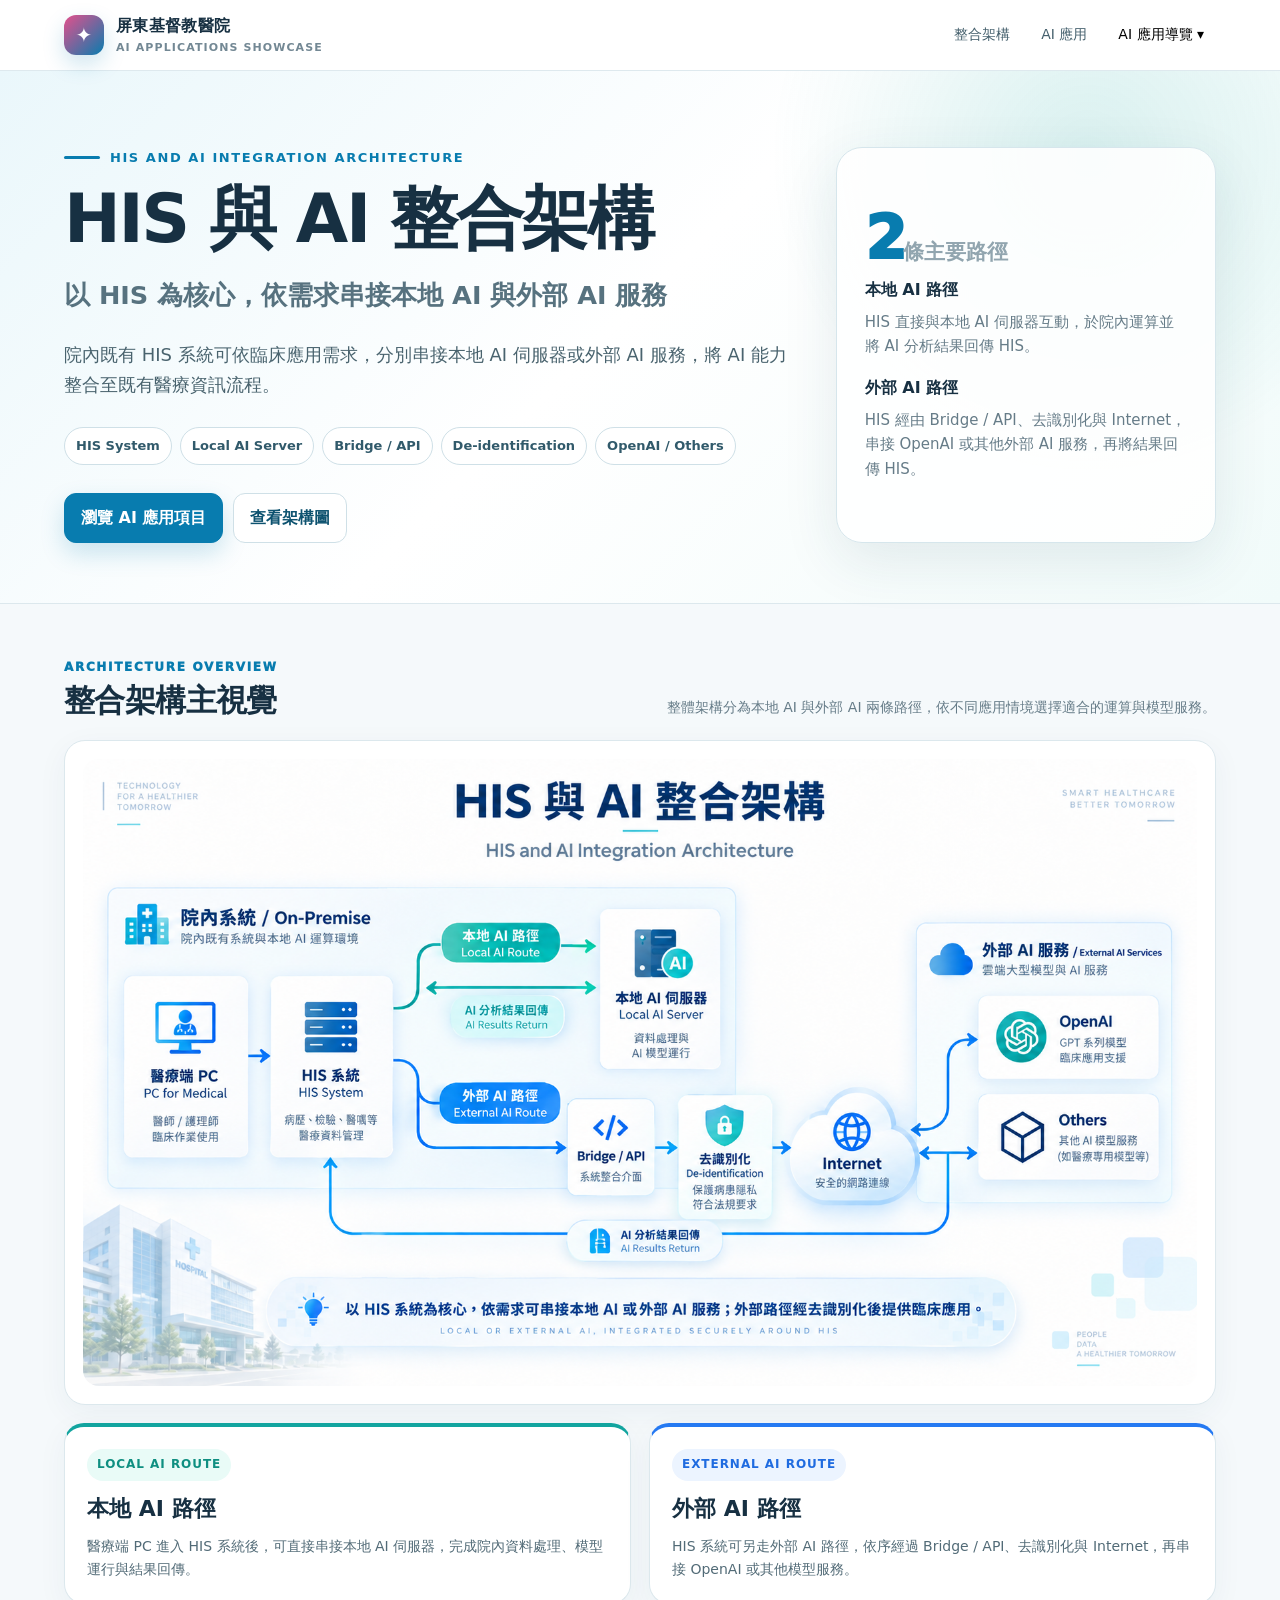
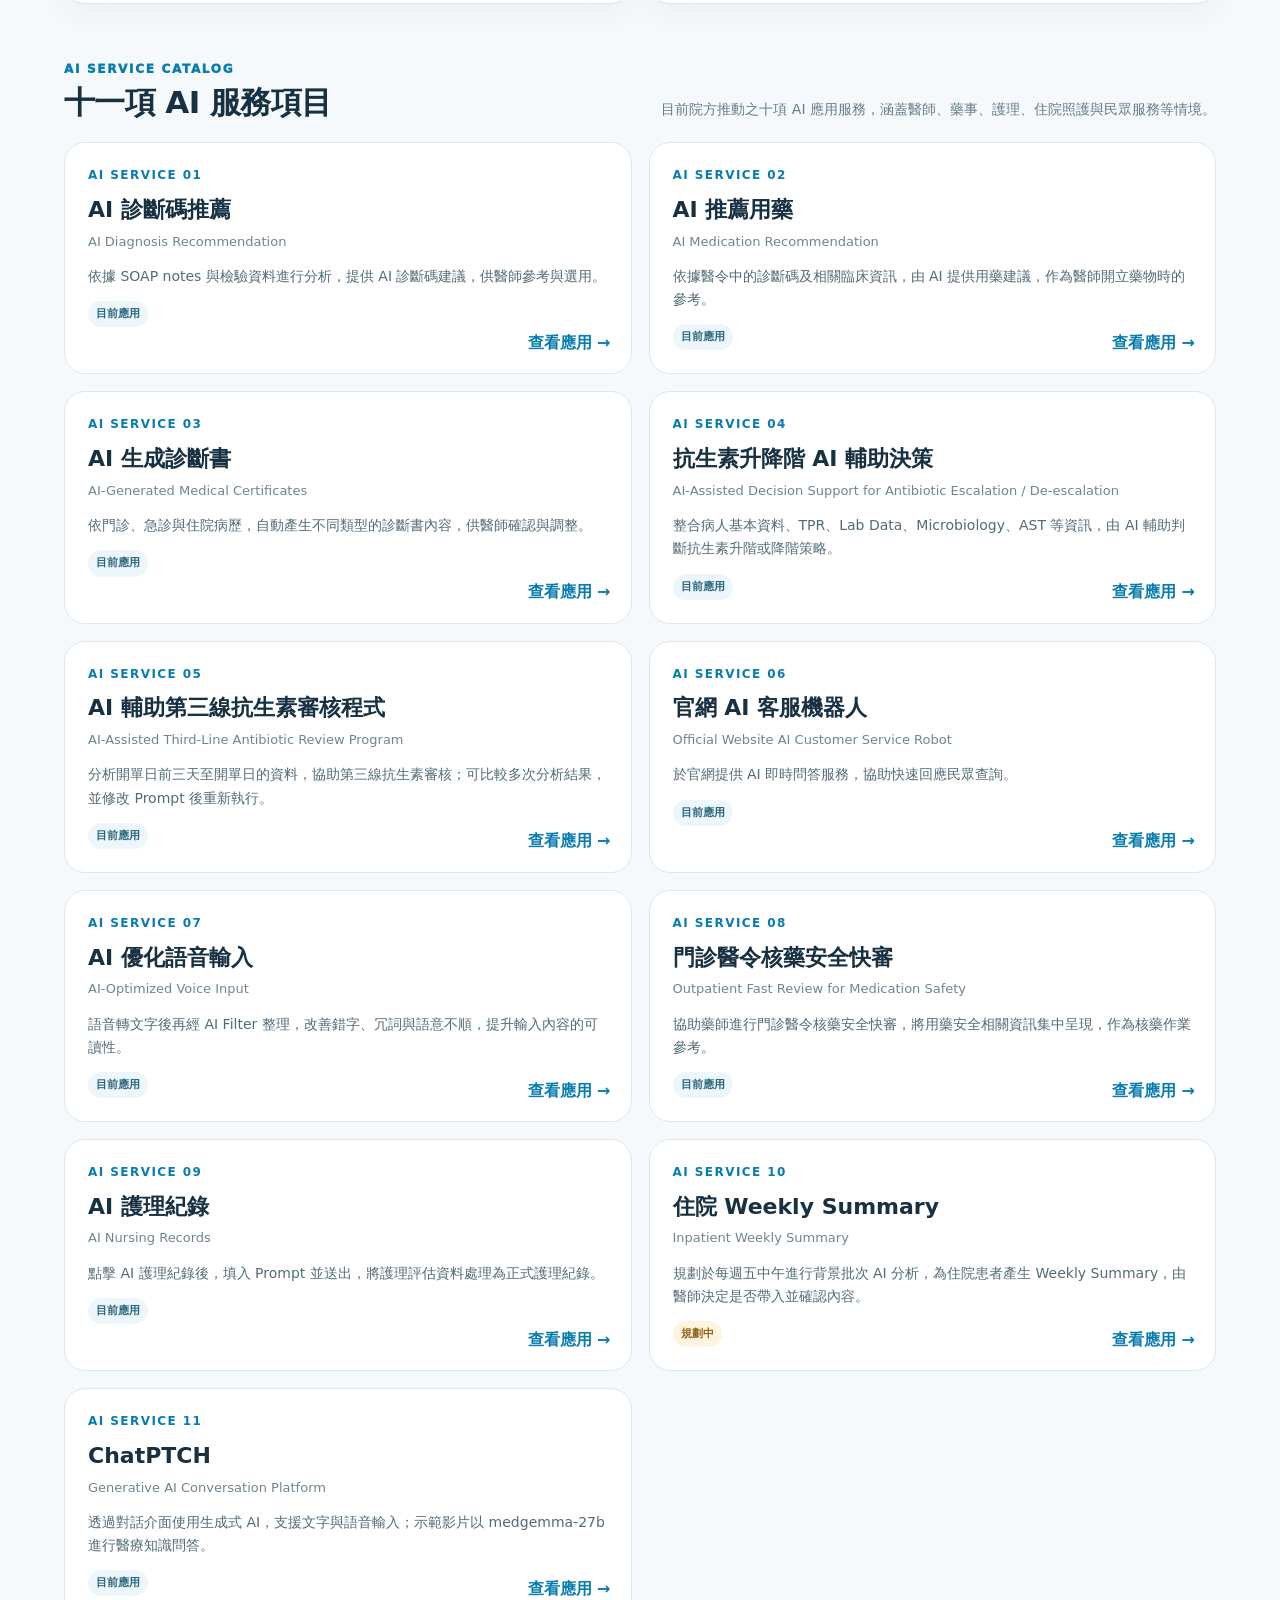
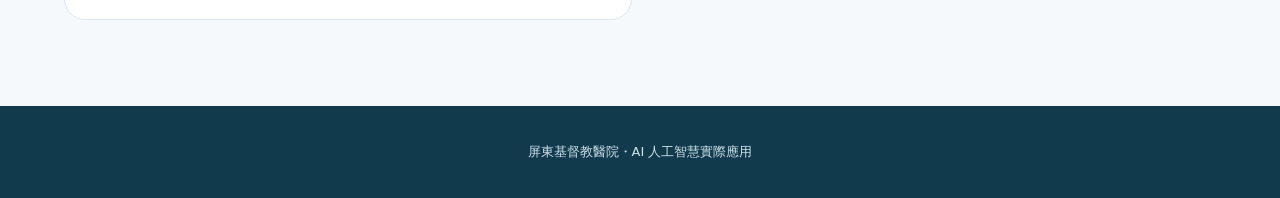
==== index.html @ 194a7a87 "Add files via upload" ====
<!doctype html>
<html lang="zh-Hant">
<head>
  <meta charset="utf-8">
  <meta name="viewport" content="width=device-width,initial-scale=1">
  <title>AI 人工智慧在屏東基督教醫院的實際應用</title>
  <link rel="stylesheet" href="assets/styles.css">
</head>
<body>
<header class="topbar">
  <nav class="nav">
    <a class="brand" href="index.html"><span class="brandmark">✦</span><span>屏東基督教醫院<small>AI APPLICATIONS SHOWCASE</small></span></a>
    <div class="navlinks">
      <a href="#architecture">整合架構</a>
      <a href="#services">AI 應用</a>
      <button id="openDrawer">AI 應用導覽 ▾</button>
    </div>
  </nav>
</header>

<section id="architecture" class="hero architecture-hero">
  <div class="hero-inner architecture-layout">
    <div>
      <div class="kicker">HIS and AI Integration Architecture</div>
      <h1>HIS 與 AI 整合架構</h1>
      <div class="en">以 HIS 為核心，依需求串接本地 AI 與外部 AI 服務</div>
      <p class="lead">院內既有 HIS 系統可依臨床應用需求，分別串接本地 AI 伺服器或外部 AI 服務，將 AI 能力整合至既有醫療資訊流程。</p>
      <div class="badges">
        <span class="badge">HIS System</span>
        <span class="badge">Local AI Server</span>
        <span class="badge">Bridge / API</span>
        <span class="badge">De-identification</span>
        <span class="badge">OpenAI / Others</span>
      </div>
      <div class="cta-row">
        <a class="btn primary" href="#services">瀏覽 AI 應用項目</a>
        <a class="btn" href="#architecture-diagram">查看架構圖</a>
      </div>
    </div>
    <div class="hero-card architecture-points">
      <div class="num">2<span>條主要路徑</span></div>
      <strong>本地 AI 路徑</strong>
      <p>HIS 直接與本地 AI 伺服器互動，於院內運算並將 AI 分析結果回傳 HIS。</p>
      <strong style="display:block;margin-top:16px">外部 AI 路徑</strong>
      <p>HIS 經由 Bridge / API、去識別化與 Internet，串接 OpenAI 或其他外部 AI 服務，再將結果回傳 HIS。</p>
    </div>
  </div>
</section>

<main>
  <section class="section section-tight" id="architecture-diagram">
    <div class="section-head">
      <div>
        <div class="eyebrow">Architecture Overview</div>
        <h2 class="section-title">整合架構主視覺</h2>
      </div>
      <p class="section-desc">整體架構分為本地 AI 與外部 AI 兩條路徑，依不同應用情境選擇適合的運算與模型服務。</p>
    </div>
    <div class="arch-main-figure panel">
      <img src="assets/img/his-ai-architecture-main.png" alt="HIS 與 AI 整合架構圖">
    </div>
    <div class="route-grid">
      <article class="route-card local-route">
        <div class="route-tag">Local AI Route</div>
        <h3>本地 AI 路徑</h3>
        <p>醫療端 PC 進入 HIS 系統後，可直接串接本地 AI 伺服器，完成院內資料處理、模型運行與結果回傳。</p>
      </article>
      <article class="route-card external-route">
        <div class="route-tag">External AI Route</div>
        <h3>外部 AI 路徑</h3>
        <p>HIS 系統可另走外部 AI 路徑，依序經過 Bridge / API、去識別化與 Internet，再串接 OpenAI 或其他模型服務。</p>
      </article>
    </div>
  </section>

  <section id="services" class="section">
    <div class="section-head">
      <div>
        <div class="eyebrow">AI Service Catalog</div>
        <h2 class="section-title">十一項 AI 服務項目</h2>
      </div>
      <p class="section-desc">目前院方推動之十項 AI 應用服務，涵蓋醫師、藥事、護理、住院照護與民眾服務等情境。</p>
    </div>
    <div class="service-grid">
      <a class="service-card" href="service-01.html"><div class="service-no">AI SERVICE 01</div><h3>AI 診斷碼推薦</h3><div class="sub">AI Diagnosis Recommendation</div><p>依據 SOAP notes 與檢驗資料進行分析，提供 AI 診斷碼建議，供醫師參考與選用。</p><span class="status">目前應用</span><span class="arrow">查看應用 →</span></a>
      <a class="service-card" href="service-02.html"><div class="service-no">AI SERVICE 02</div><h3>AI 推薦用藥</h3><div class="sub">AI Medication Recommendation</div><p>依據醫令中的診斷碼及相關臨床資訊，由 AI 提供用藥建議，作為醫師開立藥物時的參考。</p><span class="status">目前應用</span><span class="arrow">查看應用 →</span></a>
      <a class="service-card" href="service-03.html"><div class="service-no">AI SERVICE 03</div><h3>AI 生成診斷書</h3><div class="sub">AI-Generated Medical Certificates</div><p>依門診、急診與住院病歷，自動產生不同類型的診斷書內容，供醫師確認與調整。</p><span class="status">目前應用</span><span class="arrow">查看應用 →</span></a>
      <a class="service-card" href="service-04.html"><div class="service-no">AI SERVICE 04</div><h3>抗生素升降階 AI 輔助決策</h3><div class="sub">AI-Assisted Decision Support for Antibiotic Escalation / De-escalation</div><p>整合病人基本資料、TPR、Lab Data、Microbiology、AST 等資訊，由 AI 輔助判斷抗生素升階或降階策略。</p><span class="status">目前應用</span><span class="arrow">查看應用 →</span></a>
      <a class="service-card" href="service-05.html"><div class="service-no">AI SERVICE 05</div><h3>AI 輔助第三線抗生素審核程式</h3><div class="sub">AI-Assisted Third-Line Antibiotic Review Program</div><p>分析開單日前三天至開單日的資料，協助第三線抗生素審核；可比較多次分析結果，並修改 Prompt 後重新執行。</p><span class="status">目前應用</span><span class="arrow">查看應用 →</span></a>
      <a class="service-card" href="service-06.html"><div class="service-no">AI SERVICE 06</div><h3>官網 AI 客服機器人</h3><div class="sub">Official Website AI Customer Service Robot</div><p>於官網提供 AI 即時問答服務，協助快速回應民眾查詢。</p><span class="status">目前應用</span><span class="arrow">查看應用 →</span></a>
      <a class="service-card" href="service-07.html"><div class="service-no">AI SERVICE 07</div><h3>AI 優化語音輸入</h3><div class="sub">AI-Optimized Voice Input</div><p>語音轉文字後再經 AI Filter 整理，改善錯字、冗詞與語意不順，提升輸入內容的可讀性。</p><span class="status">目前應用</span><span class="arrow">查看應用 →</span></a>
      <a class="service-card" href="service-08.html"><div class="service-no">AI SERVICE 08</div><h3>門診醫令核藥安全快審</h3><div class="sub">Outpatient Fast Review for Medication Safety</div><p>協助藥師進行門診醫令核藥安全快審，將用藥安全相關資訊集中呈現，作為核藥作業參考。</p><span class="status">目前應用</span><span class="arrow">查看應用 →</span></a>
      <a class="service-card" href="service-09.html"><div class="service-no">AI SERVICE 09</div><h3>AI 護理紀錄</h3><div class="sub">AI Nursing Records</div><p>點擊 AI 護理紀錄後，填入 Prompt 並送出，將護理評估資料處理為正式護理紀錄。</p><span class="status">目前應用</span><span class="arrow">查看應用 →</span></a>
      <a class="service-card" href="service-10.html"><div class="service-no">AI SERVICE 10</div><h3>住院 Weekly Summary</h3><div class="sub">Inpatient Weekly Summary</div><p>規劃於每週五中午進行背景批次 AI 分析，為住院患者產生 Weekly Summary，由醫師決定是否帶入並確認內容。</p><span class="status planned">規劃中</span><span class="arrow">查看應用 →</span></a>

      <a class="service-card" href="service-11.html"><div class="service-no">AI SERVICE 11</div><h3>ChatPTCH</h3><div class="sub">Generative AI Conversation Platform</div><p>透過對話介面使用生成式 AI，支援文字與語音輸入；示範影片以 medgemma-27b 進行醫療知識問答。</p><span class="status">目前應用</span><span class="arrow">查看應用 →</span></a>
    </div>
  </section>
</main>

<footer class="footer">屏東基督教醫院・AI 人工智慧實際應用</footer>
<div class="lightbox" id="lightbox"><button class="close" aria-label="關閉">×</button><img id="lightboxImg" alt="放大畫面"></div>
<div class="drawer" id="drawer"><div class="drawer-bg"></div><aside class="drawer-panel"><div class="drawer-header"><div><strong>AI 應用項目</strong><div style="color:#78909b;font-size:12px">AI Services</div></div><button id="closeDrawer" style="border:0;background:#edf4f7;border-radius:50%;width:38px;height:38px;cursor:pointer">×</button></div><div class="drawer-list"><a class="drawer-item drawer-home" href="index.html">← 回到首頁</a><a class="drawer-item" href="service-01.html"><b>01</b>　AI 診斷碼推薦</a><a class="drawer-item" href="service-02.html"><b>02</b>　AI 推薦用藥</a><a class="drawer-item" href="service-03.html"><b>03</b>　AI 生成診斷書</a><a class="drawer-item" href="service-04.html"><b>04</b>　抗生素升降階 AI 輔助決策</a><a class="drawer-item" href="service-05.html"><b>05</b>　AI 輔助第三線抗生素審核程式</a><a class="drawer-item" href="service-06.html"><b>06</b>　官網 AI 客服機器人</a><a class="drawer-item" href="service-07.html"><b>07</b>　AI 優化語音輸入</a><a class="drawer-item" href="service-08.html"><b>08</b>　門診醫令核藥安全快審</a><a class="drawer-item" href="service-09.html"><b>09</b>　AI 護理紀錄</a><a class="drawer-item" href="service-10.html"><b>10</b>　住院 Weekly Summary</a><a class="drawer-item" href="service-11.html"><b>11</b>　ChatPTCH</a></div></aside></div>
<script src="assets/site.js"></script>
</body>
</html>
---- assets/styles.css ----
:root{--brand:#087caf;--brand2:#0b97a0;--brand-dark:#0d526f;--ink:#173042;--muted:#667c88;--line:#dce8ed;--bg:#f5f9fb;--card:#fff;--accent:#12a49f;--pink:#e4508c;--warn:#9a6412;--shadow:0 18px 55px rgba(28,72,92,.10)}
*{box-sizing:border-box} html{scroll-behavior:smooth} body{margin:0;font-family:"Noto Sans TC","PingFang TC","Microsoft JhengHei",system-ui,-apple-system,sans-serif;background:var(--bg);color:var(--ink);line-height:1.65} a{color:inherit;text-decoration:none} button,input{font:inherit}
.topbar{position:sticky;top:0;z-index:50;background:rgba(255,255,255,.93);backdrop-filter:blur(14px);border-bottom:1px solid rgba(220,232,237,.92)} .nav{max-width:1200px;height:70px;margin:auto;padding:0 24px;display:flex;align-items:center;justify-content:space-between;gap:20px}.brand{display:flex;align-items:center;gap:12px;font-weight:900;letter-spacing:.02em}.brandmark{width:40px;height:40px;border-radius:12px;background:linear-gradient(135deg,var(--pink),var(--brand));color:white;display:grid;place-items:center;font-size:20px;box-shadow:0 9px 22px rgba(8,124,175,.2)}.brand small{display:block;font-size:11px;color:#738894;font-weight:700;letter-spacing:.10em}.navlinks{display:flex;align-items:center;gap:7px;color:#45606d;font-size:14px}.navlinks a,.navlinks button{border:0;background:transparent;padding:9px 12px;border-radius:10px;cursor:pointer}.navlinks a:hover,.navlinks button:hover{background:#edf5f8;color:var(--brand-dark)}
.hero{background:radial-gradient(circle at 85% 16%,rgba(20,164,159,.15),transparent 27%),linear-gradient(135deg,#eaf7fb 0%,#fff 48%,#f1fbfa 100%);border-bottom:1px solid var(--line)}.hero-inner{max-width:1200px;margin:auto;padding:76px 24px 60px;display:grid;grid-template-columns:minmax(0,1.35fr) minmax(310px,.65fr);gap:48px;align-items:center}.kicker{display:flex;align-items:center;gap:10px;color:var(--brand);font-weight:900;letter-spacing:.12em;text-transform:uppercase;font-size:13px}.kicker:before{content:"";width:36px;height:3px;background:var(--brand);border-radius:99px}h1{font-size:clamp(40px,5.3vw,70px);line-height:1.08;letter-spacing:-.035em;margin:14px 0 18px}.hero .en{font-size:clamp(18px,2vw,27px);font-weight:750;color:#57727f;margin-bottom:24px}.lead{font-size:18px;max-width:760px;color:#49636e;margin:0}.badges{display:flex;flex-wrap:wrap;gap:8px;margin-top:28px}.badge{padding:7px 11px;border-radius:999px;background:white;border:1px solid #cfe0e7;font-size:13px;font-weight:750;color:#315a6b}.hero-card{background:rgba(255,255,255,.88);border:1px solid #d6e6ec;border-radius:26px;padding:28px;box-shadow:var(--shadow)}.hero-card .num{font-size:60px;font-weight:950;letter-spacing:-.06em;color:var(--brand);line-height:1}.hero-card .num span{font-size:21px;color:#91a5af;letter-spacing:0}.hero-card strong{display:block;margin-top:9px}.hero-card p{font-size:14px;color:var(--muted);margin:5px 0 0}
.home-hero .hero-inner{grid-template-columns:1.1fr .9fr}.cover-shot{border-radius:24px;border:1px solid #d7e6eb;overflow:hidden;box-shadow:var(--shadow);background:white}.cover-shot img{display:block;width:100%;height:auto}.cta-row{display:flex;flex-wrap:wrap;gap:10px;margin-top:28px}.btn{display:inline-flex;align-items:center;justify-content:center;gap:8px;padding:11px 16px;border-radius:12px;border:1px solid #cfe0e7;background:white;font-weight:800;color:var(--brand-dark)}.btn.primary{background:var(--brand);border-color:var(--brand);color:white;box-shadow:0 10px 25px rgba(8,124,175,.20)}
main{max-width:1200px;margin:auto;padding:54px 24px 86px}.section{margin-top:56px}.section:first-child{margin-top:0}.section-head{display:flex;justify-content:space-between;align-items:end;gap:24px;margin-bottom:21px}.eyebrow{font-size:12px;color:var(--brand);font-weight:950;letter-spacing:.14em;text-transform:uppercase}.section-title{font-size:31px;line-height:1.2;letter-spacing:-.02em;margin:4px 0 0}.section-desc{max-width:590px;color:var(--muted);font-size:14px;margin:0}.panel{background:white;border:1px solid var(--line);border-radius:21px;padding:25px;box-shadow:0 8px 30px rgba(18,68,91,.05)}.info-grid{display:grid;grid-template-columns:1fr 1fr;gap:18px}.panel h2{font-size:18px;margin:0 0 17px}.meta{display:grid;grid-template-columns:116px 1fr;gap:10px 18px;font-size:15px}.meta dt{color:#758a95}.meta dd{margin:0;font-weight:750}.pending{display:inline-flex;padding:3px 9px;background:#fff4df;color:var(--warn);border-radius:999px;font-size:12px;font-weight:850}.summary{margin:0;color:#4d6672}.callout{background:#edf9f8;border:1px solid #c6e9e6;border-left:5px solid var(--accent);border-radius:15px;padding:16px 18px;color:#356a6a;margin-top:17px;font-size:14px}
.service-grid{display:grid;grid-template-columns:repeat(2,1fr);gap:17px}.service-card{position:relative;background:white;border:1px solid var(--line);border-radius:21px;padding:23px;min-height:190px;transition:.22s transform,.22s box-shadow,.22s border-color;overflow:hidden}.service-card:hover{transform:translateY(-3px);box-shadow:var(--shadow);border-color:#badce8}.service-no{font-size:12px;color:var(--brand);font-weight:900;letter-spacing:.12em}.service-card h3{font-size:22px;line-height:1.3;margin:10px 0 6px}.service-card .sub{color:#70858f;font-size:13px}.service-card p{font-size:14px;color:#526b77;margin:13px 0 0}.service-card .arrow{position:absolute;right:20px;bottom:17px;color:var(--brand);font-weight:900}.status{display:inline-flex;margin-top:13px;font-size:11px;font-weight:850;padding:4px 8px;border-radius:999px;background:#edf6fa;color:#28657e}.status.planned{background:#fff4df;color:#8d601a}
.arch-grid{display:grid;grid-template-columns:.76fr 1.24fr;gap:20px;align-items:stretch}.arch-shot{background:white;border:1px solid var(--line);border-radius:21px;overflow:hidden}.arch-shot img{display:block;width:100%;height:100%;object-fit:contain}.steps{display:grid;grid-template-columns:repeat(5,1fr);gap:10px;margin-top:16px}.step{background:white;border:1px solid var(--line);border-radius:16px;padding:14px;text-align:center;font-size:13px;font-weight:800;position:relative}.step:not(:last-child):after{content:"→";position:absolute;right:-10px;top:50%;transform:translateY(-50%);color:#9fb6bf;z-index:2}
.gallery{display:grid;gap:22px}.figure{margin:0;background:white;border:1px solid var(--line);border-radius:22px;overflow:hidden;box-shadow:0 8px 32px rgba(17,67,90,.06)}.figure button{all:unset;display:block;cursor:zoom-in;width:100%}.figure img{display:block;width:100%;aspect-ratio:16/9;object-fit:contain;background:#edf4f7}.figure.weekly img{aspect-ratio:auto}.figure figcaption{padding:17px 20px;display:flex;align-items:center;justify-content:space-between;gap:14px}.caption-title{font-weight:850}.caption-sub{font-size:13px;color:var(--muted)}.zoom{font-size:13px;color:var(--brand);font-weight:850;white-space:nowrap}
.video-card{border:1.5px dashed #b7ced8;border-radius:22px;min-height:300px;background:linear-gradient(135deg,#f4fafc,#edf7f8);display:grid;place-items:center;text-align:center;padding:28px}.play{width:72px;height:72px;border-radius:50%;background:var(--brand);color:white;display:grid;place-items:center;margin:auto;font-size:28px;padding-left:5px;box-shadow:0 12px 30px rgba(8,124,175,.28)}.video-card h3{font-size:21px;margin:17px 0 5px}.video-card p{font-size:14px;color:var(--muted);margin:0 0 13px}.video-card video{width:100%;max-height:560px;border-radius:14px;background:#0d2530}.filepick{display:inline-flex;cursor:pointer}.filepick input{display:none}
.pager{margin-top:68px;padding-top:28px;border-top:1px solid var(--line);display:flex;justify-content:space-between;gap:16px}.pager a{background:white;border:1px solid var(--line);border-radius:16px;padding:15px 18px;min-width:250px}.pager small{display:block;color:#899ba4}.pager strong{color:var(--brand-dark)}.footer{background:#123a4d;color:#cde0e8;padding:35px 24px;text-align:center;font-size:13px}.privacy-note{font-size:12px;color:#8a9aa2;margin-top:14px}
.lightbox{position:fixed;inset:0;z-index:100;display:none;align-items:center;justify-content:center;padding:30px;background:rgba(9,26,36,.89)}.lightbox.open{display:flex}.lightbox img{max-width:95vw;max-height:90vh;object-fit:contain;border-radius:10px;box-shadow:0 25px 80px rgba(0,0,0,.35)}.lightbox .close{position:absolute;right:24px;top:20px;color:white;background:rgba(255,255,255,.12);border:1px solid rgba(255,255,255,.25);border-radius:50%;width:44px;height:44px;font-size:26px;cursor:pointer}.drawer{position:fixed;inset:0;z-index:80;display:none}.drawer.open{display:block}.drawer-bg{position:absolute;inset:0;background:rgba(11,31,42,.45)}.drawer-panel{position:absolute;right:0;top:0;bottom:0;width:min(430px,91vw);background:white;padding:27px;box-shadow:-20px 0 55px rgba(15,42,55,.18);overflow:auto}.drawer-header{display:flex;align-items:center;justify-content:space-between;margin-bottom:20px}.drawer-list{display:grid;gap:8px}.drawer-item{display:block;padding:12px 13px;border-radius:12px;background:#f6fafb;border:1px solid #e4eef2;font-size:14px}.drawer-item:hover,.drawer-item.active{background:#e7f5fa;border-color:#b7dce9;color:var(--brand-dark);font-weight:850}.drawer-home{margin-bottom:10px;background:#11394d;color:white;border-color:#11394d}
@media(max-width:900px){.hero-inner,.home-hero .hero-inner{grid-template-columns:1fr;gap:28px;padding-top:50px}.hero-card{max-width:390px}.info-grid,.arch-grid{grid-template-columns:1fr}.steps{grid-template-columns:1fr 1fr}.step:not(:last-child):after{display:none}.navlinks a{display:none}}@media(max-width:650px){.nav{padding:0 16px}.brand small{display:none}.hero-inner,main{padding-left:18px;padding-right:18px}h1{font-size:40px}.section-head{display:block}.section-desc{margin-top:10px}.service-grid{grid-template-columns:1fr}.steps{grid-template-columns:1fr}.meta{grid-template-columns:96px 1fr}.pager{display:grid}.pager a{min-width:0}}

.architecture-layout{grid-template-columns:1.18fr .62fr}
.architecture-points{align-self:stretch;display:flex;flex-direction:column;justify-content:center}
.architecture-points p{font-size:15px;color:var(--muted);margin:6px 0 0}
.section-tight{margin-top:18px}
.arch-main-figure{padding:18px}
.arch-main-figure img{display:block;width:100%;height:auto;border-radius:16px}
.route-grid{display:grid;grid-template-columns:1fr 1fr;gap:18px;margin-top:18px}
.route-card{background:white;border:1px solid var(--line);border-radius:20px;padding:22px;box-shadow:0 8px 30px rgba(18,68,91,.05)}
.route-card h3{margin:10px 0 8px;font-size:22px}
.route-card p{margin:0;color:#526b77;font-size:14px}
.route-tag{display:inline-flex;padding:6px 10px;border-radius:999px;font-size:12px;font-weight:900;letter-spacing:.08em;text-transform:uppercase}
.local-route .route-tag{background:#e9fbf7;color:#0f8f81}
.external-route .route-tag{background:#ecf4ff;color:#1f6be0}
.local-route{border-top:4px solid #12a49f}
.external-route{border-top:4px solid #2579f2}
@media(max-width:900px){.architecture-layout{grid-template-columns:1fr}.route-grid{grid-template-columns:1fr}}

.video-card-live{display:block;min-height:0;padding:18px;background:white;border-style:solid}
.video-card-live video{display:block;width:100%;max-height:680px;border-radius:14px;background:#0d2530}
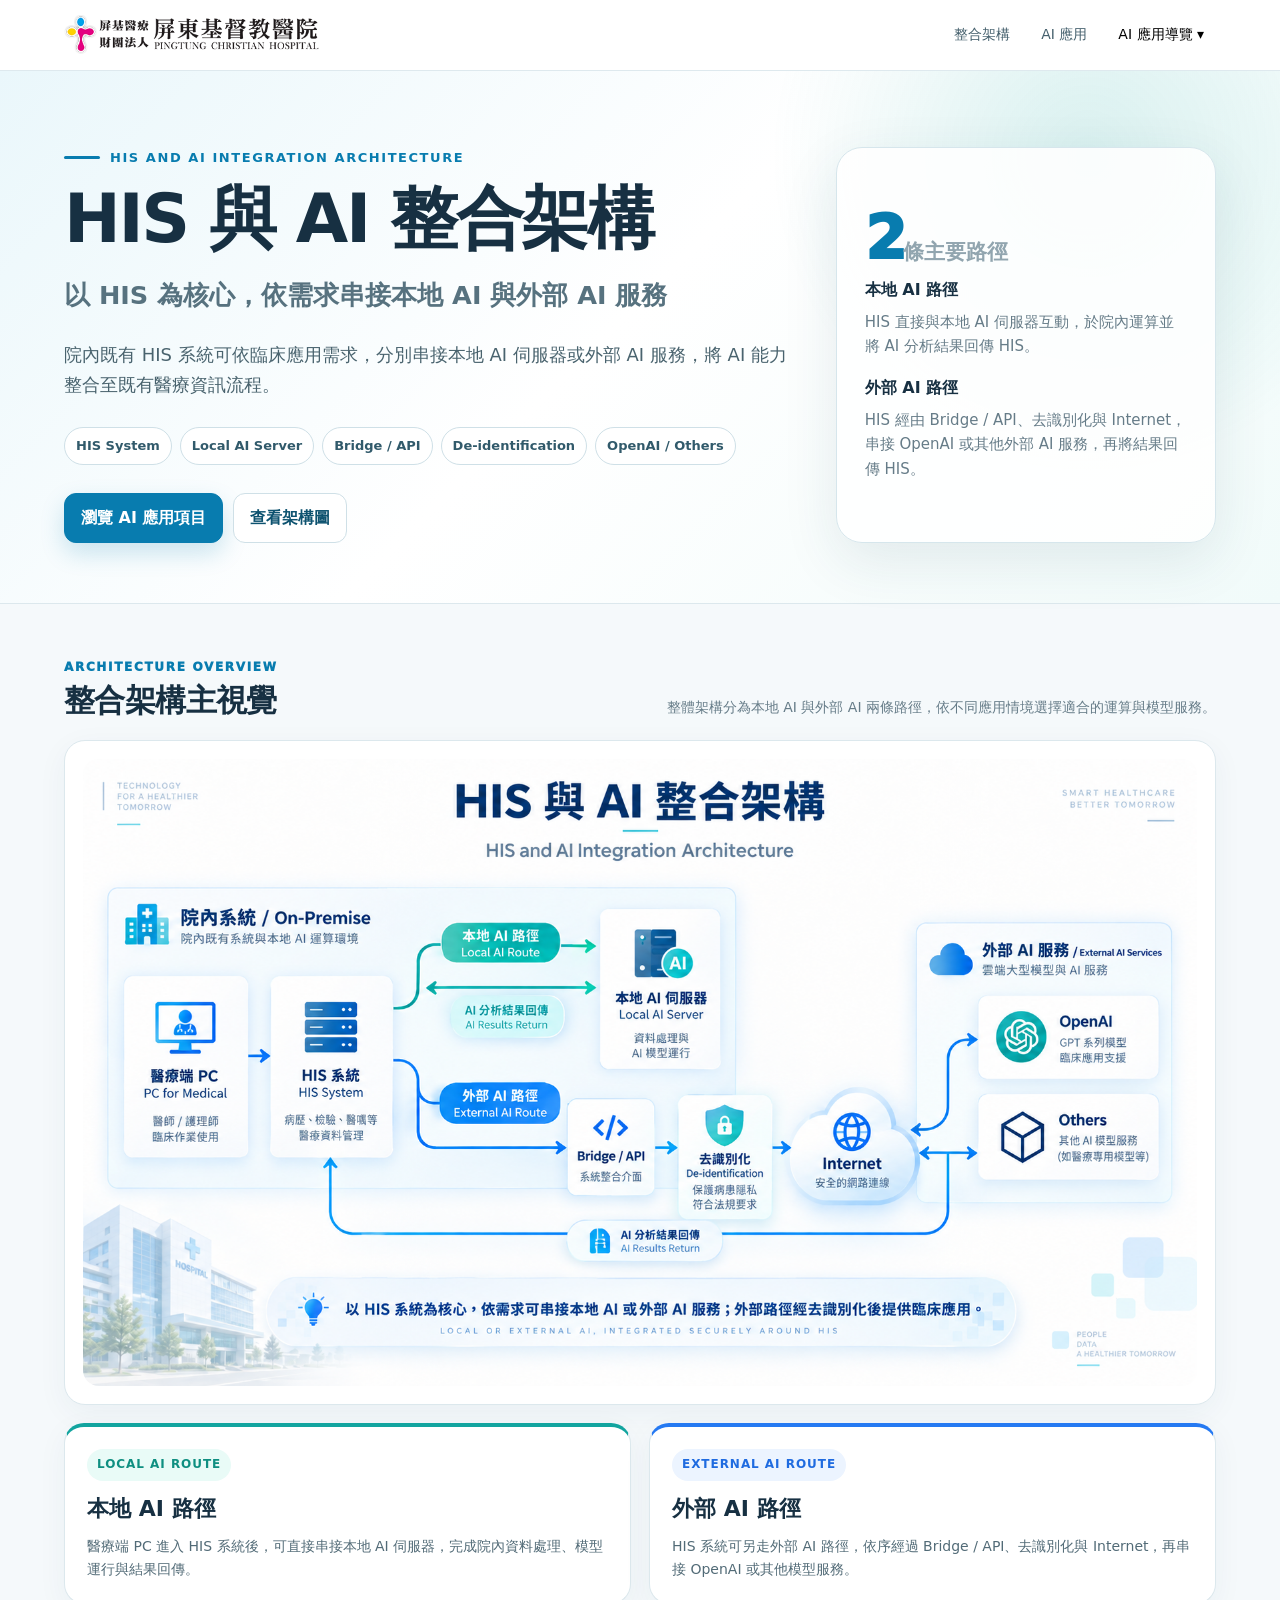
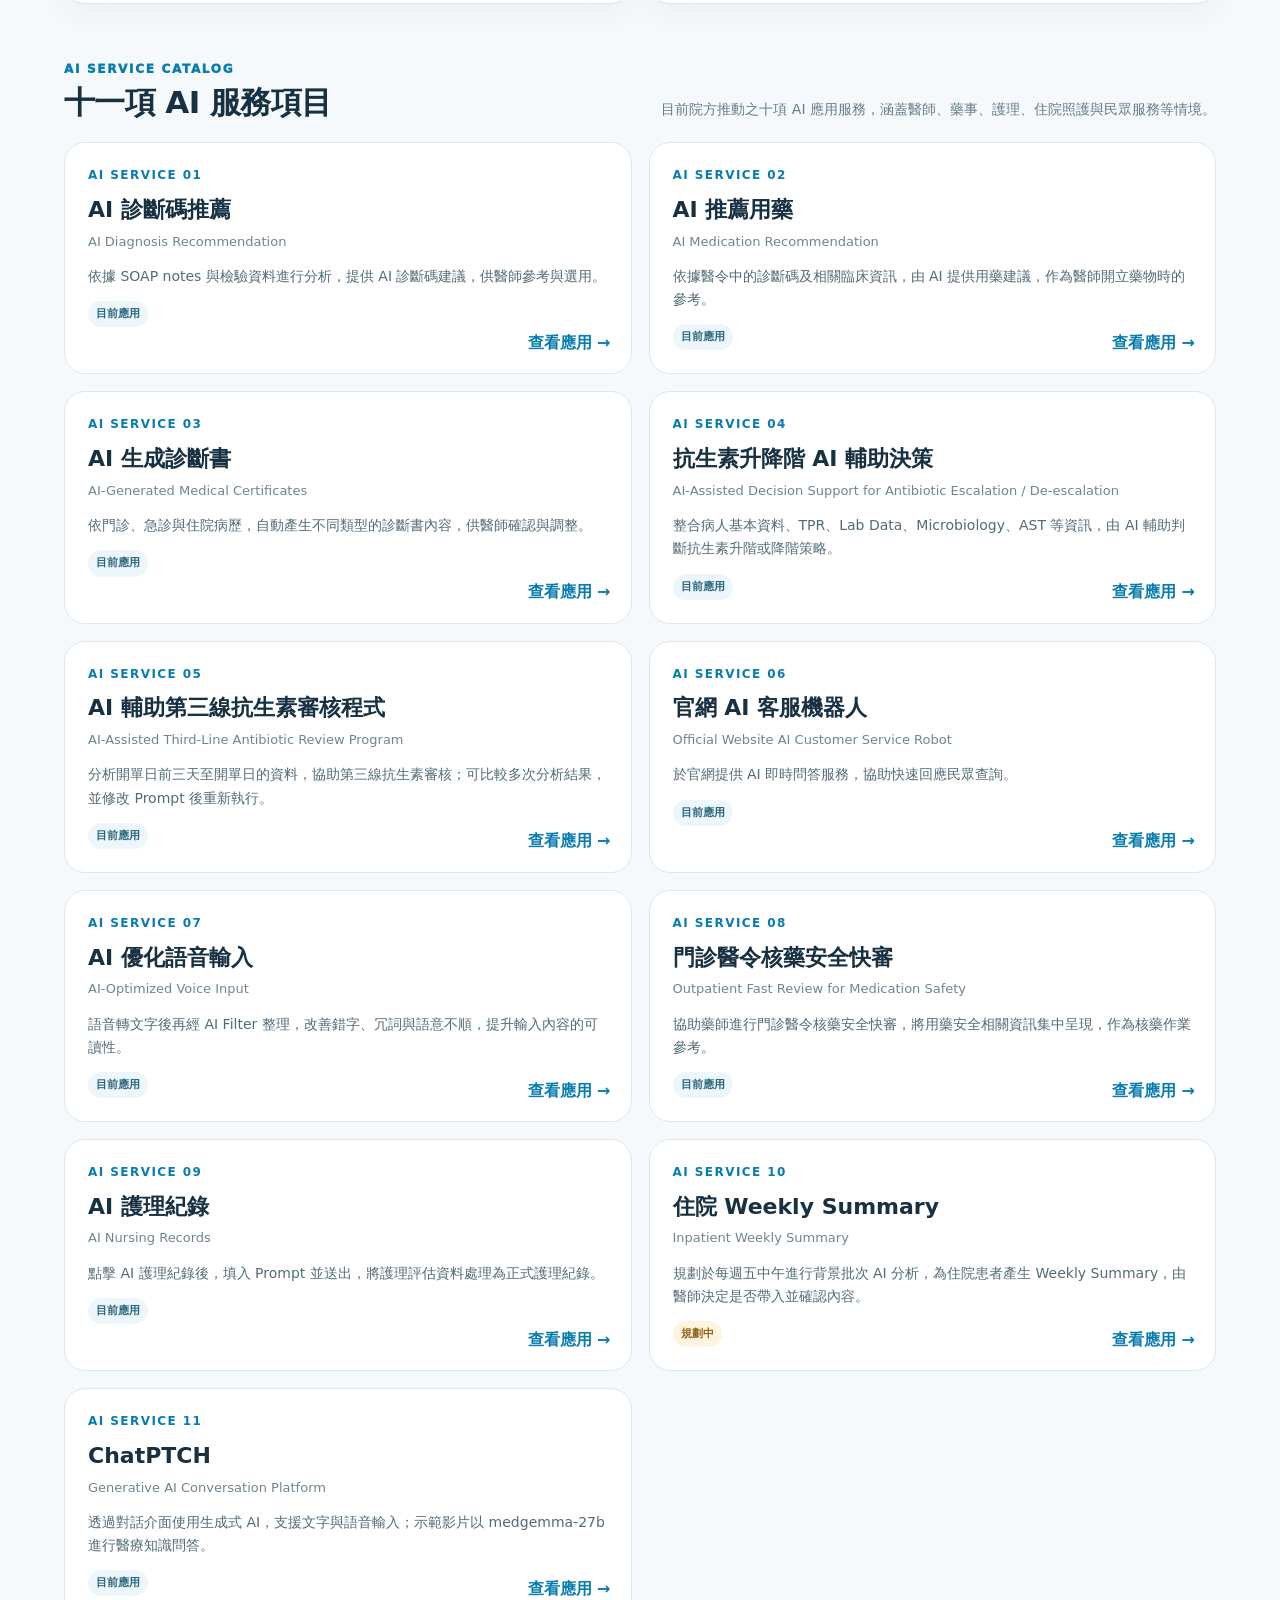
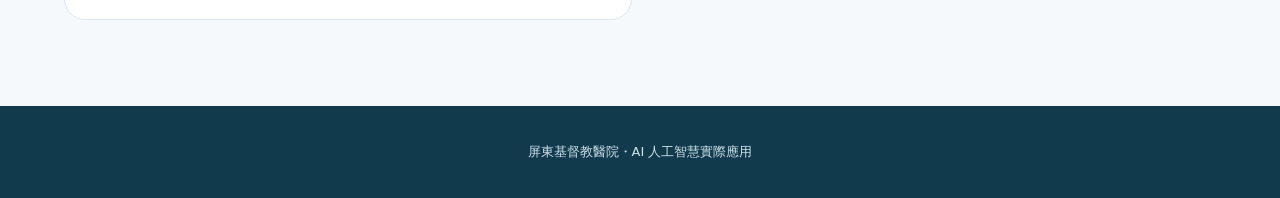
==== commit 8122576c: "feat: 表頭改用院方 logo 圖檔 將 12 個頁面表頭的 ✦ 圖示與院名文字改為 assets/img/ptch-logo.png， 並新增 .brandlogo 樣式（桌機 40px、手機 " ====
--- a/index.html
+++ b/index.html
@@ -9,7 +9,7 @@
 <body>
 <header class="topbar">
   <nav class="nav">
-    <a class="brand" href="index.html"><span class="brandmark">✦</span><span>屏東基督教醫院<small>AI APPLICATIONS SHOWCASE</small></span></a>
+    <a class="brand" href="index.html"><img class="brandlogo" src="assets/img/ptch-logo.png" alt="屏基醫療財團法人屏東基督教醫院 PINGTUNG CHRISTIAN HOSPITAL"></a>
     <div class="navlinks">
       <a href="#architecture">整合架構</a>
       <a href="#services">AI 應用</a>
--- a/assets/styles.css
+++ b/assets/styles.css
@@ -1,7 +1,7 @@
 
 :root{--brand:#087caf;--brand2:#0b97a0;--brand-dark:#0d526f;--ink:#173042;--muted:#667c88;--line:#dce8ed;--bg:#f5f9fb;--card:#fff;--accent:#12a49f;--pink:#e4508c;--warn:#9a6412;--shadow:0 18px 55px rgba(28,72,92,.10)}
 *{box-sizing:border-box} html{scroll-behavior:smooth} body{margin:0;font-family:"Noto Sans TC","PingFang TC","Microsoft JhengHei",system-ui,-apple-system,sans-serif;background:var(--bg);color:var(--ink);line-height:1.65} a{color:inherit;text-decoration:none} button,input{font:inherit}
-.topbar{position:sticky;top:0;z-index:50;background:rgba(255,255,255,.93);backdrop-filter:blur(14px);border-bottom:1px solid rgba(220,232,237,.92)} .nav{max-width:1200px;height:70px;margin:auto;padding:0 24px;display:flex;align-items:center;justify-content:space-between;gap:20px}.brand{display:flex;align-items:center;gap:12px;font-weight:900;letter-spacing:.02em}.brandmark{width:40px;height:40px;border-radius:12px;background:linear-gradient(135deg,var(--pink),var(--brand));color:white;display:grid;place-items:center;font-size:20px;box-shadow:0 9px 22px rgba(8,124,175,.2)}.brand small{display:block;font-size:11px;color:#738894;font-weight:700;letter-spacing:.10em}.navlinks{display:flex;align-items:center;gap:7px;color:#45606d;font-size:14px}.navlinks a,.navlinks button{border:0;background:transparent;padding:9px 12px;border-radius:10px;cursor:pointer}.navlinks a:hover,.navlinks button:hover{background:#edf5f8;color:var(--brand-dark)}
+.topbar{position:sticky;top:0;z-index:50;background:rgba(255,255,255,.93);backdrop-filter:blur(14px);border-bottom:1px solid rgba(220,232,237,.92)} .nav{max-width:1200px;height:70px;margin:auto;padding:0 24px;display:flex;align-items:center;justify-content:space-between;gap:20px}.brand{display:flex;align-items:center;gap:12px;font-weight:900;letter-spacing:.02em}.brand small{display:block;font-size:11px;color:#738894;font-weight:700;letter-spacing:.10em}.brandlogo{height:40px;width:auto;display:block}.navlinks{display:flex;align-items:center;gap:7px;color:#45606d;font-size:14px}.navlinks a,.navlinks button{border:0;background:transparent;padding:9px 12px;border-radius:10px;cursor:pointer}.navlinks a:hover,.navlinks button:hover{background:#edf5f8;color:var(--brand-dark)}
 .hero{background:radial-gradient(circle at 85% 16%,rgba(20,164,159,.15),transparent 27%),linear-gradient(135deg,#eaf7fb 0%,#fff 48%,#f1fbfa 100%);border-bottom:1px solid var(--line)}.hero-inner{max-width:1200px;margin:auto;padding:76px 24px 60px;display:grid;grid-template-columns:minmax(0,1.35fr) minmax(310px,.65fr);gap:48px;align-items:center}.kicker{display:flex;align-items:center;gap:10px;color:var(--brand);font-weight:900;letter-spacing:.12em;text-transform:uppercase;font-size:13px}.kicker:before{content:"";width:36px;height:3px;background:var(--brand);border-radius:99px}h1{font-size:clamp(40px,5.3vw,70px);line-height:1.08;letter-spacing:-.035em;margin:14px 0 18px}.hero .en{font-size:clamp(18px,2vw,27px);font-weight:750;color:#57727f;margin-bottom:24px}.lead{font-size:18px;max-width:760px;color:#49636e;margin:0}.badges{display:flex;flex-wrap:wrap;gap:8px;margin-top:28px}.badge{padding:7px 11px;border-radius:999px;background:white;border:1px solid #cfe0e7;font-size:13px;font-weight:750;color:#315a6b}.hero-card{background:rgba(255,255,255,.88);border:1px solid #d6e6ec;border-radius:26px;padding:28px;box-shadow:var(--shadow)}.hero-card .num{font-size:60px;font-weight:950;letter-spacing:-.06em;color:var(--brand);line-height:1}.hero-card .num span{font-size:21px;color:#91a5af;letter-spacing:0}.hero-card strong{display:block;margin-top:9px}.hero-card p{font-size:14px;color:var(--muted);margin:5px 0 0}
 .home-hero .hero-inner{grid-template-columns:1.1fr .9fr}.cover-shot{border-radius:24px;border:1px solid #d7e6eb;overflow:hidden;box-shadow:var(--shadow);background:white}.cover-shot img{display:block;width:100%;height:auto}.cta-row{display:flex;flex-wrap:wrap;gap:10px;margin-top:28px}.btn{display:inline-flex;align-items:center;justify-content:center;gap:8px;padding:11px 16px;border-radius:12px;border:1px solid #cfe0e7;background:white;font-weight:800;color:var(--brand-dark)}.btn.primary{background:var(--brand);border-color:var(--brand);color:white;box-shadow:0 10px 25px rgba(8,124,175,.20)}
 main{max-width:1200px;margin:auto;padding:54px 24px 86px}.section{margin-top:56px}.section:first-child{margin-top:0}.section-head{display:flex;justify-content:space-between;align-items:end;gap:24px;margin-bottom:21px}.eyebrow{font-size:12px;color:var(--brand);font-weight:950;letter-spacing:.14em;text-transform:uppercase}.section-title{font-size:31px;line-height:1.2;letter-spacing:-.02em;margin:4px 0 0}.section-desc{max-width:590px;color:var(--muted);font-size:14px;margin:0}.panel{background:white;border:1px solid var(--line);border-radius:21px;padding:25px;box-shadow:0 8px 30px rgba(18,68,91,.05)}.info-grid{display:grid;grid-template-columns:1fr 1fr;gap:18px}.panel h2{font-size:18px;margin:0 0 17px}.meta{display:grid;grid-template-columns:116px 1fr;gap:10px 18px;font-size:15px}.meta dt{color:#758a95}.meta dd{margin:0;font-weight:750}.pending{display:inline-flex;padding:3px 9px;background:#fff4df;color:var(--warn);border-radius:999px;font-size:12px;font-weight:850}.summary{margin:0;color:#4d6672}.callout{background:#edf9f8;border:1px solid #c6e9e6;border-left:5px solid var(--accent);border-radius:15px;padding:16px 18px;color:#356a6a;margin-top:17px;font-size:14px}
@@ -11,7 +11,7 @@
 .video-card{border:1.5px dashed #b7ced8;border-radius:22px;min-height:300px;background:linear-gradient(135deg,#f4fafc,#edf7f8);display:grid;place-items:center;text-align:center;padding:28px}.play{width:72px;height:72px;border-radius:50%;background:var(--brand);color:white;display:grid;place-items:center;margin:auto;font-size:28px;padding-left:5px;box-shadow:0 12px 30px rgba(8,124,175,.28)}.video-card h3{font-size:21px;margin:17px 0 5px}.video-card p{font-size:14px;color:var(--muted);margin:0 0 13px}.video-card video{width:100%;max-height:560px;border-radius:14px;background:#0d2530}.filepick{display:inline-flex;cursor:pointer}.filepick input{display:none}
 .pager{margin-top:68px;padding-top:28px;border-top:1px solid var(--line);display:flex;justify-content:space-between;gap:16px}.pager a{background:white;border:1px solid var(--line);border-radius:16px;padding:15px 18px;min-width:250px}.pager small{display:block;color:#899ba4}.pager strong{color:var(--brand-dark)}.footer{background:#123a4d;color:#cde0e8;padding:35px 24px;text-align:center;font-size:13px}.privacy-note{font-size:12px;color:#8a9aa2;margin-top:14px}
 .lightbox{position:fixed;inset:0;z-index:100;display:none;align-items:center;justify-content:center;padding:30px;background:rgba(9,26,36,.89)}.lightbox.open{display:flex}.lightbox img{max-width:95vw;max-height:90vh;object-fit:contain;border-radius:10px;box-shadow:0 25px 80px rgba(0,0,0,.35)}.lightbox .close{position:absolute;right:24px;top:20px;color:white;background:rgba(255,255,255,.12);border:1px solid rgba(255,255,255,.25);border-radius:50%;width:44px;height:44px;font-size:26px;cursor:pointer}.drawer{position:fixed;inset:0;z-index:80;display:none}.drawer.open{display:block}.drawer-bg{position:absolute;inset:0;background:rgba(11,31,42,.45)}.drawer-panel{position:absolute;right:0;top:0;bottom:0;width:min(430px,91vw);background:white;padding:27px;box-shadow:-20px 0 55px rgba(15,42,55,.18);overflow:auto}.drawer-header{display:flex;align-items:center;justify-content:space-between;margin-bottom:20px}.drawer-list{display:grid;gap:8px}.drawer-item{display:block;padding:12px 13px;border-radius:12px;background:#f6fafb;border:1px solid #e4eef2;font-size:14px}.drawer-item:hover,.drawer-item.active{background:#e7f5fa;border-color:#b7dce9;color:var(--brand-dark);font-weight:850}.drawer-home{margin-bottom:10px;background:#11394d;color:white;border-color:#11394d}
-@media(max-width:900px){.hero-inner,.home-hero .hero-inner{grid-template-columns:1fr;gap:28px;padding-top:50px}.hero-card{max-width:390px}.info-grid,.arch-grid{grid-template-columns:1fr}.steps{grid-template-columns:1fr 1fr}.step:not(:last-child):after{display:none}.navlinks a{display:none}}@media(max-width:650px){.nav{padding:0 16px}.brand small{display:none}.hero-inner,main{padding-left:18px;padding-right:18px}h1{font-size:40px}.section-head{display:block}.section-desc{margin-top:10px}.service-grid{grid-template-columns:1fr}.steps{grid-template-columns:1fr}.meta{grid-template-columns:96px 1fr}.pager{display:grid}.pager a{min-width:0}}
+@media(max-width:900px){.hero-inner,.home-hero .hero-inner{grid-template-columns:1fr;gap:28px;padding-top:50px}.hero-card{max-width:390px}.info-grid,.arch-grid{grid-template-columns:1fr}.steps{grid-template-columns:1fr 1fr}.step:not(:last-child):after{display:none}.navlinks a{display:none}}@media(max-width:650px){.nav{padding:0 16px}.brand small{display:none}.brandlogo{height:30px}.hero-inner,main{padding-left:18px;padding-right:18px}h1{font-size:40px}.section-head{display:block}.section-desc{margin-top:10px}.service-grid{grid-template-columns:1fr}.steps{grid-template-columns:1fr}.meta{grid-template-columns:96px 1fr}.pager{display:grid}.pager a{min-width:0}}
 
 .architecture-layout{grid-template-columns:1.18fr .62fr}
 .architecture-points{align-self:stretch;display:flex;flex-direction:column;justify-content:center}
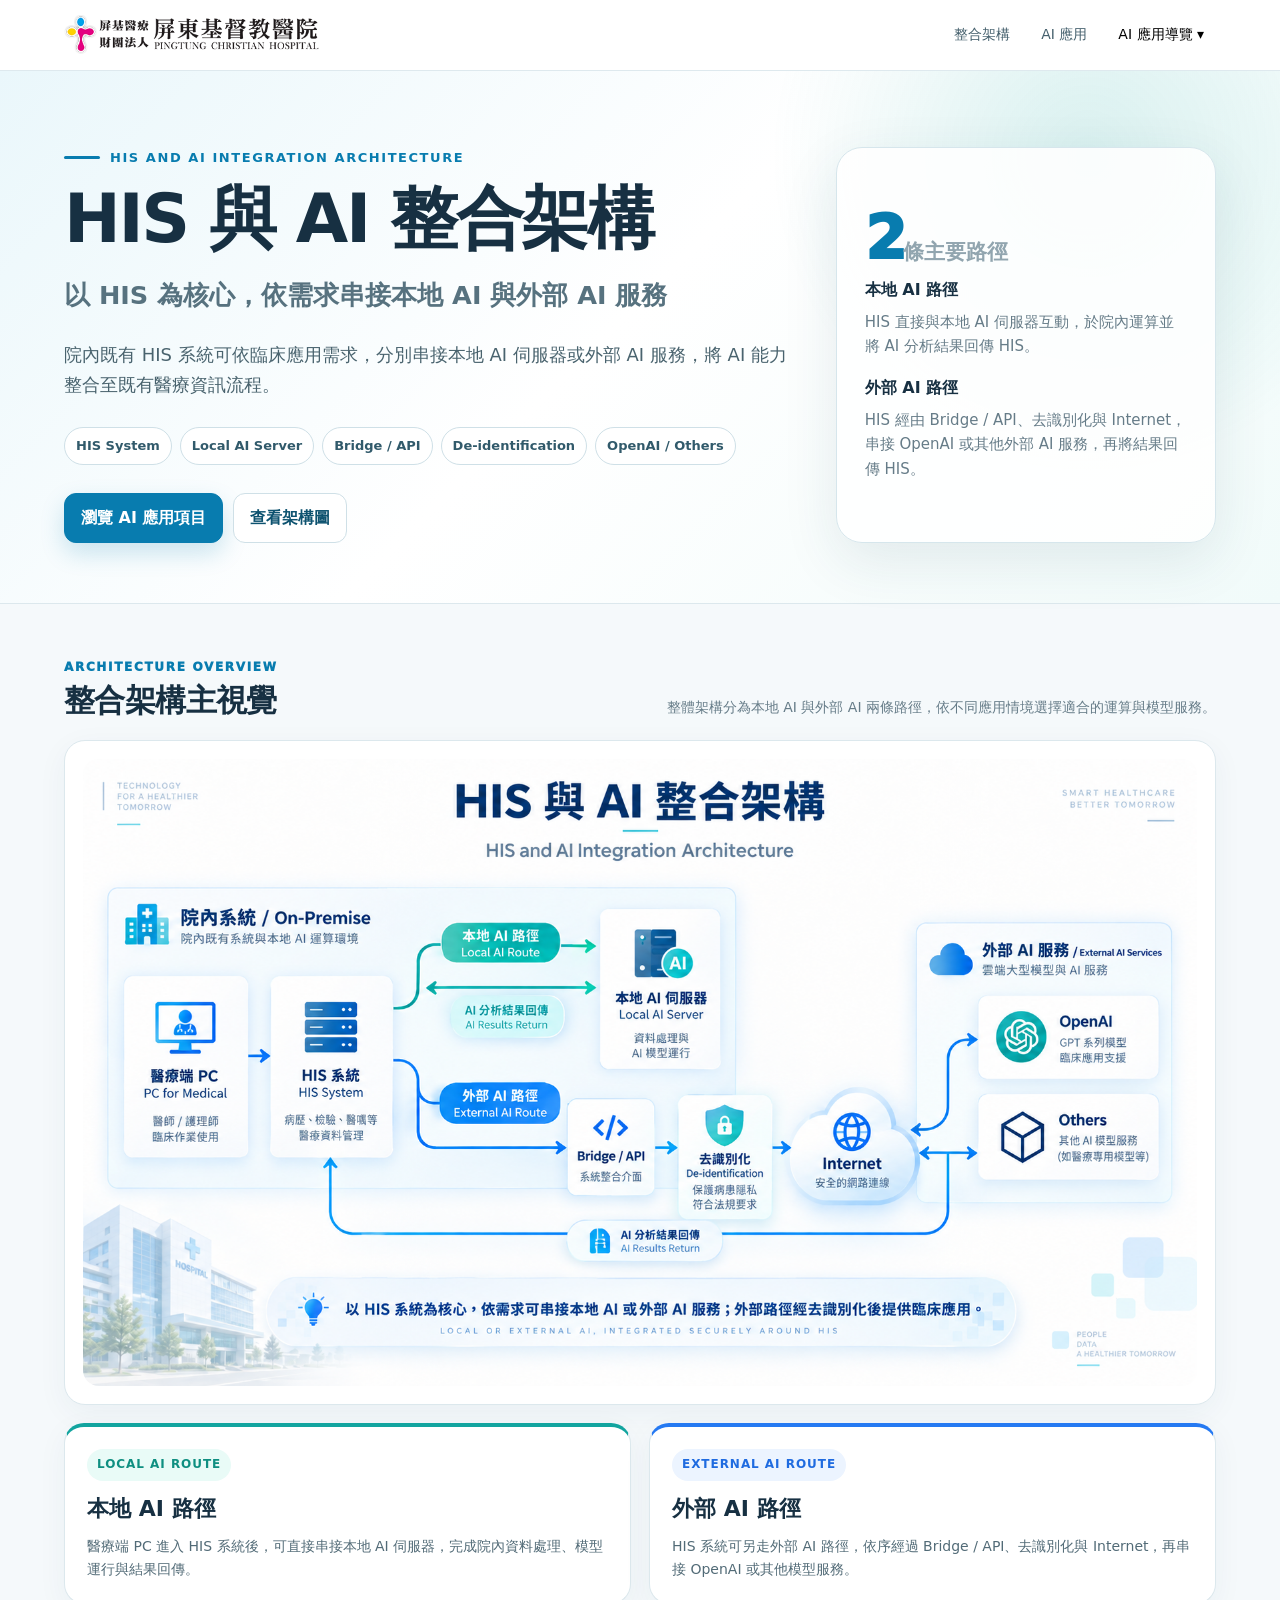
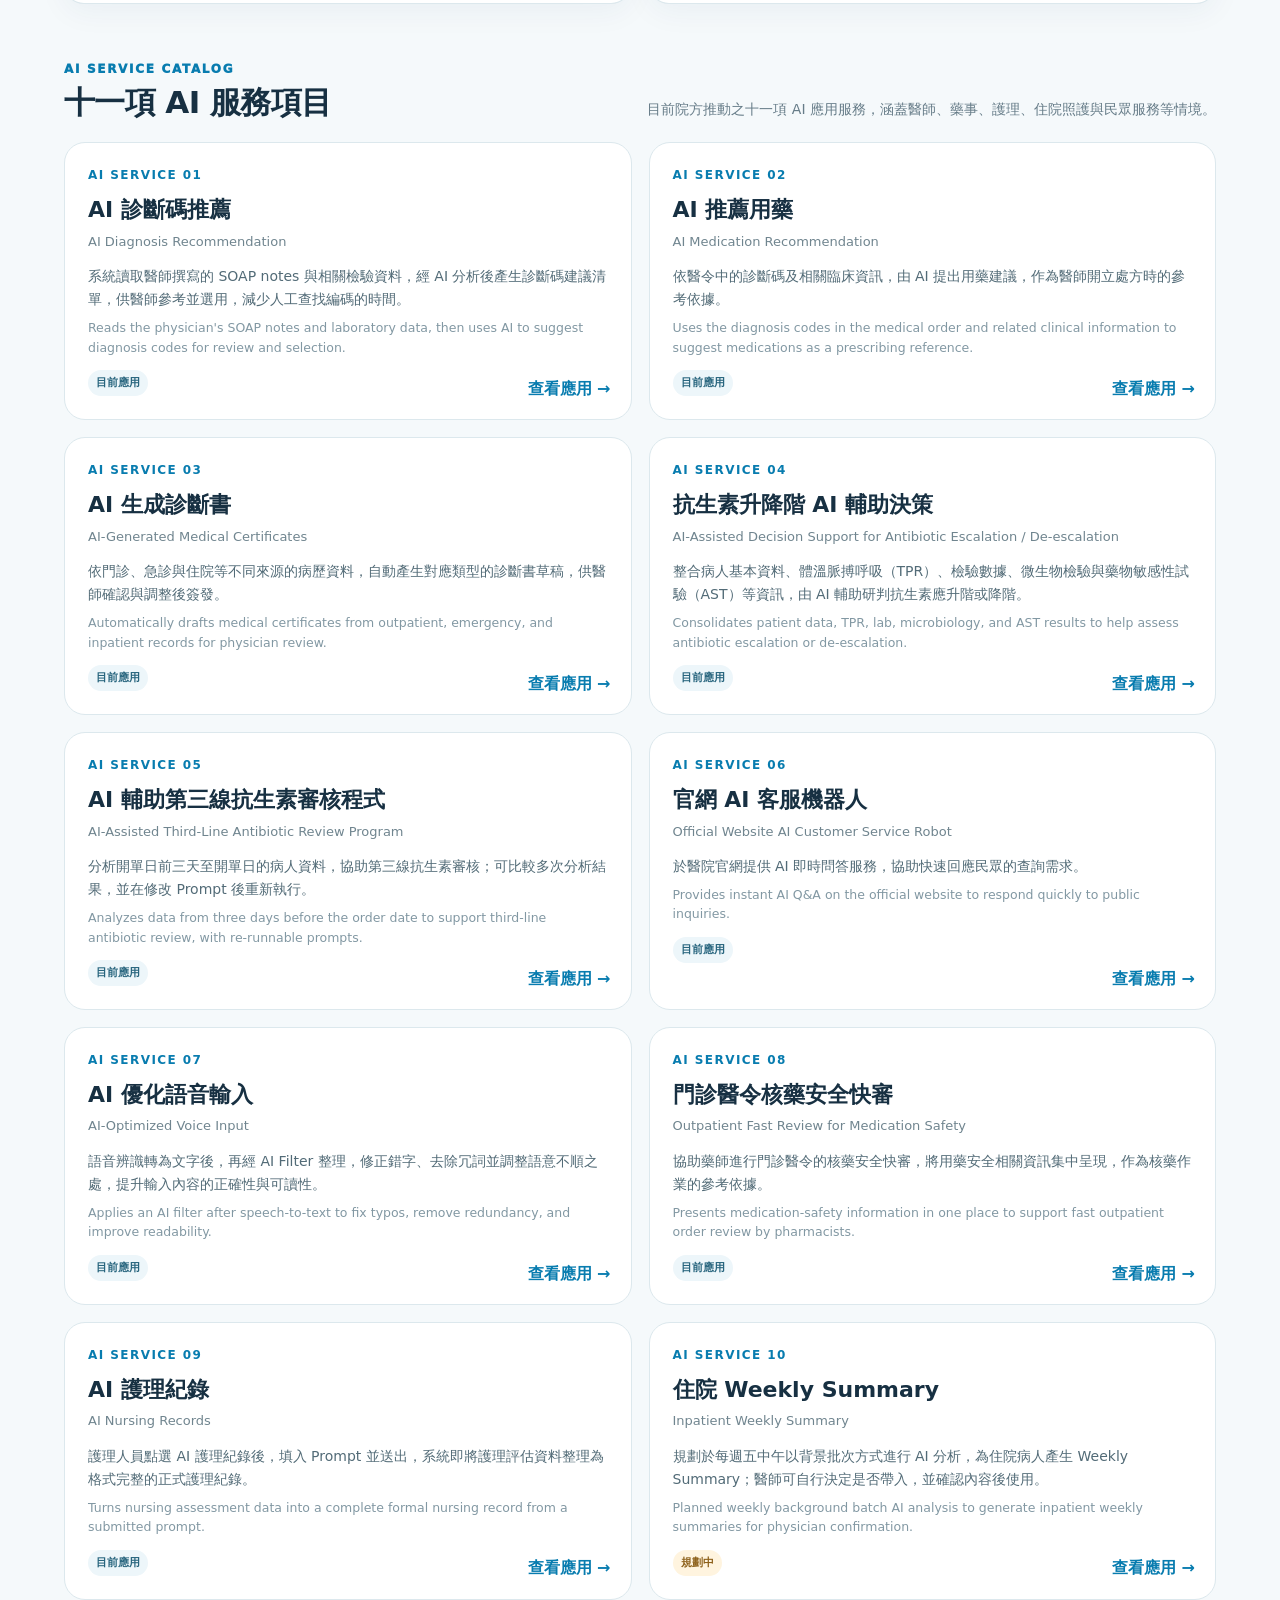
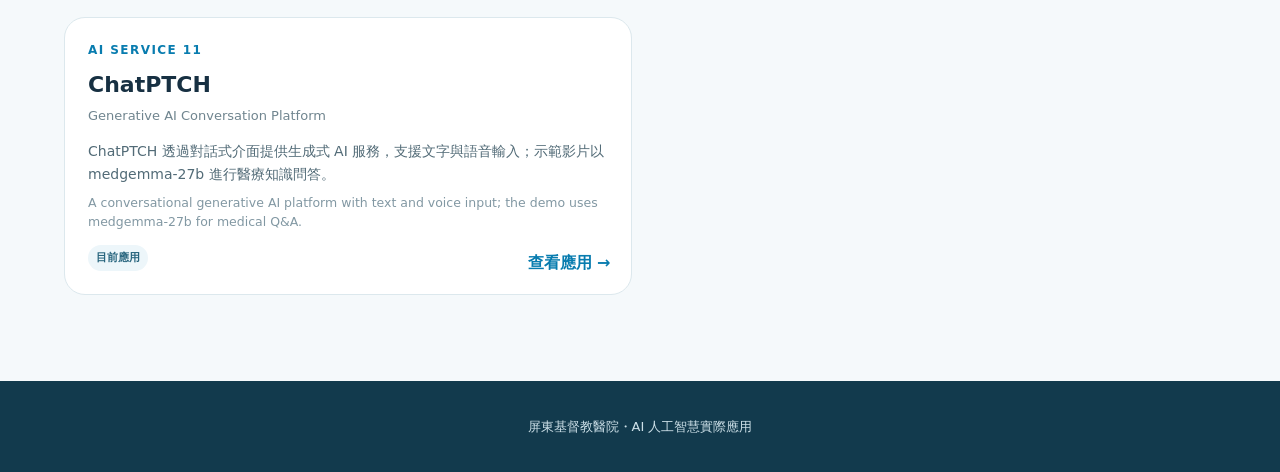
==== commit 9aed3508: "feat: 補齊服務資訊並加入中英雙語功能簡介 - 11 項 AI 服務的功能簡介改為中英雙語，並優化中文敘述（補主詞、展開術語、補效益） - 首頁服務卡片新增英文說明（.en-desc），服務頁新增" ====
--- a/index.html
+++ b/index.html
@@ -79,21 +79,21 @@
         <div class="eyebrow">AI Service Catalog</div>
         <h2 class="section-title">十一項 AI 服務項目</h2>
       </div>
-      <p class="section-desc">目前院方推動之十項 AI 應用服務，涵蓋醫師、藥事、護理、住院照護與民眾服務等情境。</p>
+      <p class="section-desc">目前院方推動之十一項 AI 應用服務，涵蓋醫師、藥事、護理、住院照護與民眾服務等情境。</p>
     </div>
     <div class="service-grid">
-      <a class="service-card" href="service-01.html"><div class="service-no">AI SERVICE 01</div><h3>AI 診斷碼推薦</h3><div class="sub">AI Diagnosis Recommendation</div><p>依據 SOAP notes 與檢驗資料進行分析，提供 AI 診斷碼建議，供醫師參考與選用。</p><span class="status">目前應用</span><span class="arrow">查看應用 →</span></a>
-      <a class="service-card" href="service-02.html"><div class="service-no">AI SERVICE 02</div><h3>AI 推薦用藥</h3><div class="sub">AI Medication Recommendation</div><p>依據醫令中的診斷碼及相關臨床資訊，由 AI 提供用藥建議，作為醫師開立藥物時的參考。</p><span class="status">目前應用</span><span class="arrow">查看應用 →</span></a>
-      <a class="service-card" href="service-03.html"><div class="service-no">AI SERVICE 03</div><h3>AI 生成診斷書</h3><div class="sub">AI-Generated Medical Certificates</div><p>依門診、急診與住院病歷，自動產生不同類型的診斷書內容，供醫師確認與調整。</p><span class="status">目前應用</span><span class="arrow">查看應用 →</span></a>
-      <a class="service-card" href="service-04.html"><div class="service-no">AI SERVICE 04</div><h3>抗生素升降階 AI 輔助決策</h3><div class="sub">AI-Assisted Decision Support for Antibiotic Escalation / De-escalation</div><p>整合病人基本資料、TPR、Lab Data、Microbiology、AST 等資訊，由 AI 輔助判斷抗生素升階或降階策略。</p><span class="status">目前應用</span><span class="arrow">查看應用 →</span></a>
-      <a class="service-card" href="service-05.html"><div class="service-no">AI SERVICE 05</div><h3>AI 輔助第三線抗生素審核程式</h3><div class="sub">AI-Assisted Third-Line Antibiotic Review Program</div><p>分析開單日前三天至開單日的資料，協助第三線抗生素審核；可比較多次分析結果，並修改 Prompt 後重新執行。</p><span class="status">目前應用</span><span class="arrow">查看應用 →</span></a>
-      <a class="service-card" href="service-06.html"><div class="service-no">AI SERVICE 06</div><h3>官網 AI 客服機器人</h3><div class="sub">Official Website AI Customer Service Robot</div><p>於官網提供 AI 即時問答服務，協助快速回應民眾查詢。</p><span class="status">目前應用</span><span class="arrow">查看應用 →</span></a>
-      <a class="service-card" href="service-07.html"><div class="service-no">AI SERVICE 07</div><h3>AI 優化語音輸入</h3><div class="sub">AI-Optimized Voice Input</div><p>語音轉文字後再經 AI Filter 整理，改善錯字、冗詞與語意不順，提升輸入內容的可讀性。</p><span class="status">目前應用</span><span class="arrow">查看應用 →</span></a>
-      <a class="service-card" href="service-08.html"><div class="service-no">AI SERVICE 08</div><h3>門診醫令核藥安全快審</h3><div class="sub">Outpatient Fast Review for Medication Safety</div><p>協助藥師進行門診醫令核藥安全快審，將用藥安全相關資訊集中呈現，作為核藥作業參考。</p><span class="status">目前應用</span><span class="arrow">查看應用 →</span></a>
-      <a class="service-card" href="service-09.html"><div class="service-no">AI SERVICE 09</div><h3>AI 護理紀錄</h3><div class="sub">AI Nursing Records</div><p>點擊 AI 護理紀錄後，填入 Prompt 並送出，將護理評估資料處理為正式護理紀錄。</p><span class="status">目前應用</span><span class="arrow">查看應用 →</span></a>
-      <a class="service-card" href="service-10.html"><div class="service-no">AI SERVICE 10</div><h3>住院 Weekly Summary</h3><div class="sub">Inpatient Weekly Summary</div><p>規劃於每週五中午進行背景批次 AI 分析，為住院患者產生 Weekly Summary，由醫師決定是否帶入並確認內容。</p><span class="status planned">規劃中</span><span class="arrow">查看應用 →</span></a>
+      <a class="service-card" href="service-01.html"><div class="service-no">AI SERVICE 01</div><h3>AI 診斷碼推薦</h3><div class="sub">AI Diagnosis Recommendation</div><p>系統讀取醫師撰寫的 SOAP notes 與相關檢驗資料，經 AI 分析後產生診斷碼建議清單，供醫師參考並選用，減少人工查找編碼的時間。</p><p class="en-desc">Reads the physician's SOAP notes and laboratory data, then uses AI to suggest diagnosis codes for review and selection.</p><span class="status">目前應用</span><span class="arrow">查看應用 →</span></a>
+      <a class="service-card" href="service-02.html"><div class="service-no">AI SERVICE 02</div><h3>AI 推薦用藥</h3><div class="sub">AI Medication Recommendation</div><p>依醫令中的診斷碼及相關臨床資訊，由 AI 提出用藥建議，作為醫師開立處方時的參考依據。</p><p class="en-desc">Uses the diagnosis codes in the medical order and related clinical information to suggest medications as a prescribing reference.</p><span class="status">目前應用</span><span class="arrow">查看應用 →</span></a>
+      <a class="service-card" href="service-03.html"><div class="service-no">AI SERVICE 03</div><h3>AI 生成診斷書</h3><div class="sub">AI-Generated Medical Certificates</div><p>依門診、急診與住院等不同來源的病歷資料，自動產生對應類型的診斷書草稿，供醫師確認與調整後簽發。</p><p class="en-desc">Automatically drafts medical certificates from outpatient, emergency, and inpatient records for physician review.</p><span class="status">目前應用</span><span class="arrow">查看應用 →</span></a>
+      <a class="service-card" href="service-04.html"><div class="service-no">AI SERVICE 04</div><h3>抗生素升降階 AI 輔助決策</h3><div class="sub">AI-Assisted Decision Support for Antibiotic Escalation / De-escalation</div><p>整合病人基本資料、體溫脈搏呼吸（TPR）、檢驗數據、微生物檢驗與藥物敏感性試驗（AST）等資訊，由 AI 輔助研判抗生素應升階或降階。</p><p class="en-desc">Consolidates patient data, TPR, lab, microbiology, and AST results to help assess antibiotic escalation or de-escalation.</p><span class="status">目前應用</span><span class="arrow">查看應用 →</span></a>
+      <a class="service-card" href="service-05.html"><div class="service-no">AI SERVICE 05</div><h3>AI 輔助第三線抗生素審核程式</h3><div class="sub">AI-Assisted Third-Line Antibiotic Review Program</div><p>分析開單日前三天至開單日的病人資料，協助第三線抗生素審核；可比較多次分析結果，並在修改 Prompt 後重新執行。</p><p class="en-desc">Analyzes data from three days before the order date to support third-line antibiotic review, with re-runnable prompts.</p><span class="status">目前應用</span><span class="arrow">查看應用 →</span></a>
+      <a class="service-card" href="service-06.html"><div class="service-no">AI SERVICE 06</div><h3>官網 AI 客服機器人</h3><div class="sub">Official Website AI Customer Service Robot</div><p>於醫院官網提供 AI 即時問答服務，協助快速回應民眾的查詢需求。</p><p class="en-desc">Provides instant AI Q&A on the official website to respond quickly to public inquiries.</p><span class="status">目前應用</span><span class="arrow">查看應用 →</span></a>
+      <a class="service-card" href="service-07.html"><div class="service-no">AI SERVICE 07</div><h3>AI 優化語音輸入</h3><div class="sub">AI-Optimized Voice Input</div><p>語音辨識轉為文字後，再經 AI Filter 整理，修正錯字、去除冗詞並調整語意不順之處，提升輸入內容的正確性與可讀性。</p><p class="en-desc">Applies an AI filter after speech-to-text to fix typos, remove redundancy, and improve readability.</p><span class="status">目前應用</span><span class="arrow">查看應用 →</span></a>
+      <a class="service-card" href="service-08.html"><div class="service-no">AI SERVICE 08</div><h3>門診醫令核藥安全快審</h3><div class="sub">Outpatient Fast Review for Medication Safety</div><p>協助藥師進行門診醫令的核藥安全快審，將用藥安全相關資訊集中呈現，作為核藥作業的參考依據。</p><p class="en-desc">Presents medication-safety information in one place to support fast outpatient order review by pharmacists.</p><span class="status">目前應用</span><span class="arrow">查看應用 →</span></a>
+      <a class="service-card" href="service-09.html"><div class="service-no">AI SERVICE 09</div><h3>AI 護理紀錄</h3><div class="sub">AI Nursing Records</div><p>護理人員點選 AI 護理紀錄後，填入 Prompt 並送出，系統即將護理評估資料整理為格式完整的正式護理紀錄。</p><p class="en-desc">Turns nursing assessment data into a complete formal nursing record from a submitted prompt.</p><span class="status">目前應用</span><span class="arrow">查看應用 →</span></a>
+      <a class="service-card" href="service-10.html"><div class="service-no">AI SERVICE 10</div><h3>住院 Weekly Summary</h3><div class="sub">Inpatient Weekly Summary</div><p>規劃於每週五中午以背景批次方式進行 AI 分析，為住院病人產生 Weekly Summary；醫師可自行決定是否帶入，並確認內容後使用。</p><p class="en-desc">Planned weekly background batch AI analysis to generate inpatient weekly summaries for physician confirmation.</p><span class="status planned">規劃中</span><span class="arrow">查看應用 →</span></a>
 
-      <a class="service-card" href="service-11.html"><div class="service-no">AI SERVICE 11</div><h3>ChatPTCH</h3><div class="sub">Generative AI Conversation Platform</div><p>透過對話介面使用生成式 AI，支援文字與語音輸入；示範影片以 medgemma-27b 進行醫療知識問答。</p><span class="status">目前應用</span><span class="arrow">查看應用 →</span></a>
+      <a class="service-card" href="service-11.html"><div class="service-no">AI SERVICE 11</div><h3>ChatPTCH</h3><div class="sub">Generative AI Conversation Platform</div><p>ChatPTCH 透過對話式介面提供生成式 AI 服務，支援文字與語音輸入；示範影片以 medgemma-27b 進行醫療知識問答。</p><p class="en-desc">A conversational generative AI platform with text and voice input; the demo uses medgemma-27b for medical Q&A.</p><span class="status">目前應用</span><span class="arrow">查看應用 →</span></a>
     </div>
   </section>
 </main>
--- a/assets/styles.css
+++ b/assets/styles.css
@@ -4,8 +4,8 @@
 .topbar{position:sticky;top:0;z-index:50;background:rgba(255,255,255,.93);backdrop-filter:blur(14px);border-bottom:1px solid rgba(220,232,237,.92)} .nav{max-width:1200px;height:70px;margin:auto;padding:0 24px;display:flex;align-items:center;justify-content:space-between;gap:20px}.brand{display:flex;align-items:center;gap:12px;font-weight:900;letter-spacing:.02em}.brand small{display:block;font-size:11px;color:#738894;font-weight:700;letter-spacing:.10em}.brandlogo{height:40px;width:auto;display:block}.navlinks{display:flex;align-items:center;gap:7px;color:#45606d;font-size:14px}.navlinks a,.navlinks button{border:0;background:transparent;padding:9px 12px;border-radius:10px;cursor:pointer}.navlinks a:hover,.navlinks button:hover{background:#edf5f8;color:var(--brand-dark)}
 .hero{background:radial-gradient(circle at 85% 16%,rgba(20,164,159,.15),transparent 27%),linear-gradient(135deg,#eaf7fb 0%,#fff 48%,#f1fbfa 100%);border-bottom:1px solid var(--line)}.hero-inner{max-width:1200px;margin:auto;padding:76px 24px 60px;display:grid;grid-template-columns:minmax(0,1.35fr) minmax(310px,.65fr);gap:48px;align-items:center}.kicker{display:flex;align-items:center;gap:10px;color:var(--brand);font-weight:900;letter-spacing:.12em;text-transform:uppercase;font-size:13px}.kicker:before{content:"";width:36px;height:3px;background:var(--brand);border-radius:99px}h1{font-size:clamp(40px,5.3vw,70px);line-height:1.08;letter-spacing:-.035em;margin:14px 0 18px}.hero .en{font-size:clamp(18px,2vw,27px);font-weight:750;color:#57727f;margin-bottom:24px}.lead{font-size:18px;max-width:760px;color:#49636e;margin:0}.badges{display:flex;flex-wrap:wrap;gap:8px;margin-top:28px}.badge{padding:7px 11px;border-radius:999px;background:white;border:1px solid #cfe0e7;font-size:13px;font-weight:750;color:#315a6b}.hero-card{background:rgba(255,255,255,.88);border:1px solid #d6e6ec;border-radius:26px;padding:28px;box-shadow:var(--shadow)}.hero-card .num{font-size:60px;font-weight:950;letter-spacing:-.06em;color:var(--brand);line-height:1}.hero-card .num span{font-size:21px;color:#91a5af;letter-spacing:0}.hero-card strong{display:block;margin-top:9px}.hero-card p{font-size:14px;color:var(--muted);margin:5px 0 0}
 .home-hero .hero-inner{grid-template-columns:1.1fr .9fr}.cover-shot{border-radius:24px;border:1px solid #d7e6eb;overflow:hidden;box-shadow:var(--shadow);background:white}.cover-shot img{display:block;width:100%;height:auto}.cta-row{display:flex;flex-wrap:wrap;gap:10px;margin-top:28px}.btn{display:inline-flex;align-items:center;justify-content:center;gap:8px;padding:11px 16px;border-radius:12px;border:1px solid #cfe0e7;background:white;font-weight:800;color:var(--brand-dark)}.btn.primary{background:var(--brand);border-color:var(--brand);color:white;box-shadow:0 10px 25px rgba(8,124,175,.20)}
-main{max-width:1200px;margin:auto;padding:54px 24px 86px}.section{margin-top:56px}.section:first-child{margin-top:0}.section-head{display:flex;justify-content:space-between;align-items:end;gap:24px;margin-bottom:21px}.eyebrow{font-size:12px;color:var(--brand);font-weight:950;letter-spacing:.14em;text-transform:uppercase}.section-title{font-size:31px;line-height:1.2;letter-spacing:-.02em;margin:4px 0 0}.section-desc{max-width:590px;color:var(--muted);font-size:14px;margin:0}.panel{background:white;border:1px solid var(--line);border-radius:21px;padding:25px;box-shadow:0 8px 30px rgba(18,68,91,.05)}.info-grid{display:grid;grid-template-columns:1fr 1fr;gap:18px}.panel h2{font-size:18px;margin:0 0 17px}.meta{display:grid;grid-template-columns:116px 1fr;gap:10px 18px;font-size:15px}.meta dt{color:#758a95}.meta dd{margin:0;font-weight:750}.pending{display:inline-flex;padding:3px 9px;background:#fff4df;color:var(--warn);border-radius:999px;font-size:12px;font-weight:850}.summary{margin:0;color:#4d6672}.callout{background:#edf9f8;border:1px solid #c6e9e6;border-left:5px solid var(--accent);border-radius:15px;padding:16px 18px;color:#356a6a;margin-top:17px;font-size:14px}
-.service-grid{display:grid;grid-template-columns:repeat(2,1fr);gap:17px}.service-card{position:relative;background:white;border:1px solid var(--line);border-radius:21px;padding:23px;min-height:190px;transition:.22s transform,.22s box-shadow,.22s border-color;overflow:hidden}.service-card:hover{transform:translateY(-3px);box-shadow:var(--shadow);border-color:#badce8}.service-no{font-size:12px;color:var(--brand);font-weight:900;letter-spacing:.12em}.service-card h3{font-size:22px;line-height:1.3;margin:10px 0 6px}.service-card .sub{color:#70858f;font-size:13px}.service-card p{font-size:14px;color:#526b77;margin:13px 0 0}.service-card .arrow{position:absolute;right:20px;bottom:17px;color:var(--brand);font-weight:900}.status{display:inline-flex;margin-top:13px;font-size:11px;font-weight:850;padding:4px 8px;border-radius:999px;background:#edf6fa;color:#28657e}.status.planned{background:#fff4df;color:#8d601a}
+main{max-width:1200px;margin:auto;padding:54px 24px 86px}.section{margin-top:56px}.section:first-child{margin-top:0}.section-head{display:flex;justify-content:space-between;align-items:end;gap:24px;margin-bottom:21px}.eyebrow{font-size:12px;color:var(--brand);font-weight:950;letter-spacing:.14em;text-transform:uppercase}.section-title{font-size:31px;line-height:1.2;letter-spacing:-.02em;margin:4px 0 0}.section-desc{max-width:590px;color:var(--muted);font-size:14px;margin:0}.panel{background:white;border:1px solid var(--line);border-radius:21px;padding:25px;box-shadow:0 8px 30px rgba(18,68,91,.05)}.info-grid{display:grid;grid-template-columns:1fr 1fr;gap:18px}.panel h2{font-size:18px;margin:0 0 17px}.meta{display:grid;grid-template-columns:116px 1fr;gap:10px 18px;font-size:15px}.meta dt{color:#758a95}.meta dd{margin:0;font-weight:750}.meta dd a{color:var(--brand);font-weight:750;text-decoration:none;word-break:break-all}.meta dd a:hover{text-decoration:underline}.pending{display:inline-flex;padding:3px 9px;background:#fff4df;color:var(--warn);border-radius:999px;font-size:12px;font-weight:850}.summary{margin:0;color:#4d6672}.summary-en{margin:14px 0 0;padding-top:14px;border-top:1px dashed #dbe8ee;color:#6b8290;font-size:14px;line-height:1.7}.callout{background:#edf9f8;border:1px solid #c6e9e6;border-left:5px solid var(--accent);border-radius:15px;padding:16px 18px;color:#356a6a;margin-top:17px;font-size:14px}
+.service-grid{display:grid;grid-template-columns:repeat(2,1fr);gap:17px}.service-card{position:relative;background:white;border:1px solid var(--line);border-radius:21px;padding:23px;min-height:190px;transition:.22s transform,.22s box-shadow,.22s border-color;overflow:hidden}.service-card:hover{transform:translateY(-3px);box-shadow:var(--shadow);border-color:#badce8}.service-no{font-size:12px;color:var(--brand);font-weight:900;letter-spacing:.12em}.service-card h3{font-size:22px;line-height:1.3;margin:10px 0 6px}.service-card .sub{color:#70858f;font-size:13px}.service-card p{font-size:14px;color:#526b77;margin:13px 0 0}.service-card .en-desc{font-size:12.5px;color:#8298a3;margin:7px 0 0;line-height:1.55}.service-card .arrow{position:absolute;right:20px;bottom:17px;color:var(--brand);font-weight:900}.status{display:inline-flex;margin-top:13px;font-size:11px;font-weight:850;padding:4px 8px;border-radius:999px;background:#edf6fa;color:#28657e}.status.planned{background:#fff4df;color:#8d601a}
 .arch-grid{display:grid;grid-template-columns:.76fr 1.24fr;gap:20px;align-items:stretch}.arch-shot{background:white;border:1px solid var(--line);border-radius:21px;overflow:hidden}.arch-shot img{display:block;width:100%;height:100%;object-fit:contain}.steps{display:grid;grid-template-columns:repeat(5,1fr);gap:10px;margin-top:16px}.step{background:white;border:1px solid var(--line);border-radius:16px;padding:14px;text-align:center;font-size:13px;font-weight:800;position:relative}.step:not(:last-child):after{content:"→";position:absolute;right:-10px;top:50%;transform:translateY(-50%);color:#9fb6bf;z-index:2}
 .gallery{display:grid;gap:22px}.figure{margin:0;background:white;border:1px solid var(--line);border-radius:22px;overflow:hidden;box-shadow:0 8px 32px rgba(17,67,90,.06)}.figure button{all:unset;display:block;cursor:zoom-in;width:100%}.figure img{display:block;width:100%;aspect-ratio:16/9;object-fit:contain;background:#edf4f7}.figure.weekly img{aspect-ratio:auto}.figure figcaption{padding:17px 20px;display:flex;align-items:center;justify-content:space-between;gap:14px}.caption-title{font-weight:850}.caption-sub{font-size:13px;color:var(--muted)}.zoom{font-size:13px;color:var(--brand);font-weight:850;white-space:nowrap}
 .video-card{border:1.5px dashed #b7ced8;border-radius:22px;min-height:300px;background:linear-gradient(135deg,#f4fafc,#edf7f8);display:grid;place-items:center;text-align:center;padding:28px}.play{width:72px;height:72px;border-radius:50%;background:var(--brand);color:white;display:grid;place-items:center;margin:auto;font-size:28px;padding-left:5px;box-shadow:0 12px 30px rgba(8,124,175,.28)}.video-card h3{font-size:21px;margin:17px 0 5px}.video-card p{font-size:14px;color:var(--muted);margin:0 0 13px}.video-card video{width:100%;max-height:560px;border-radius:14px;background:#0d2530}.filepick{display:inline-flex;cursor:pointer}.filepick input{display:none}
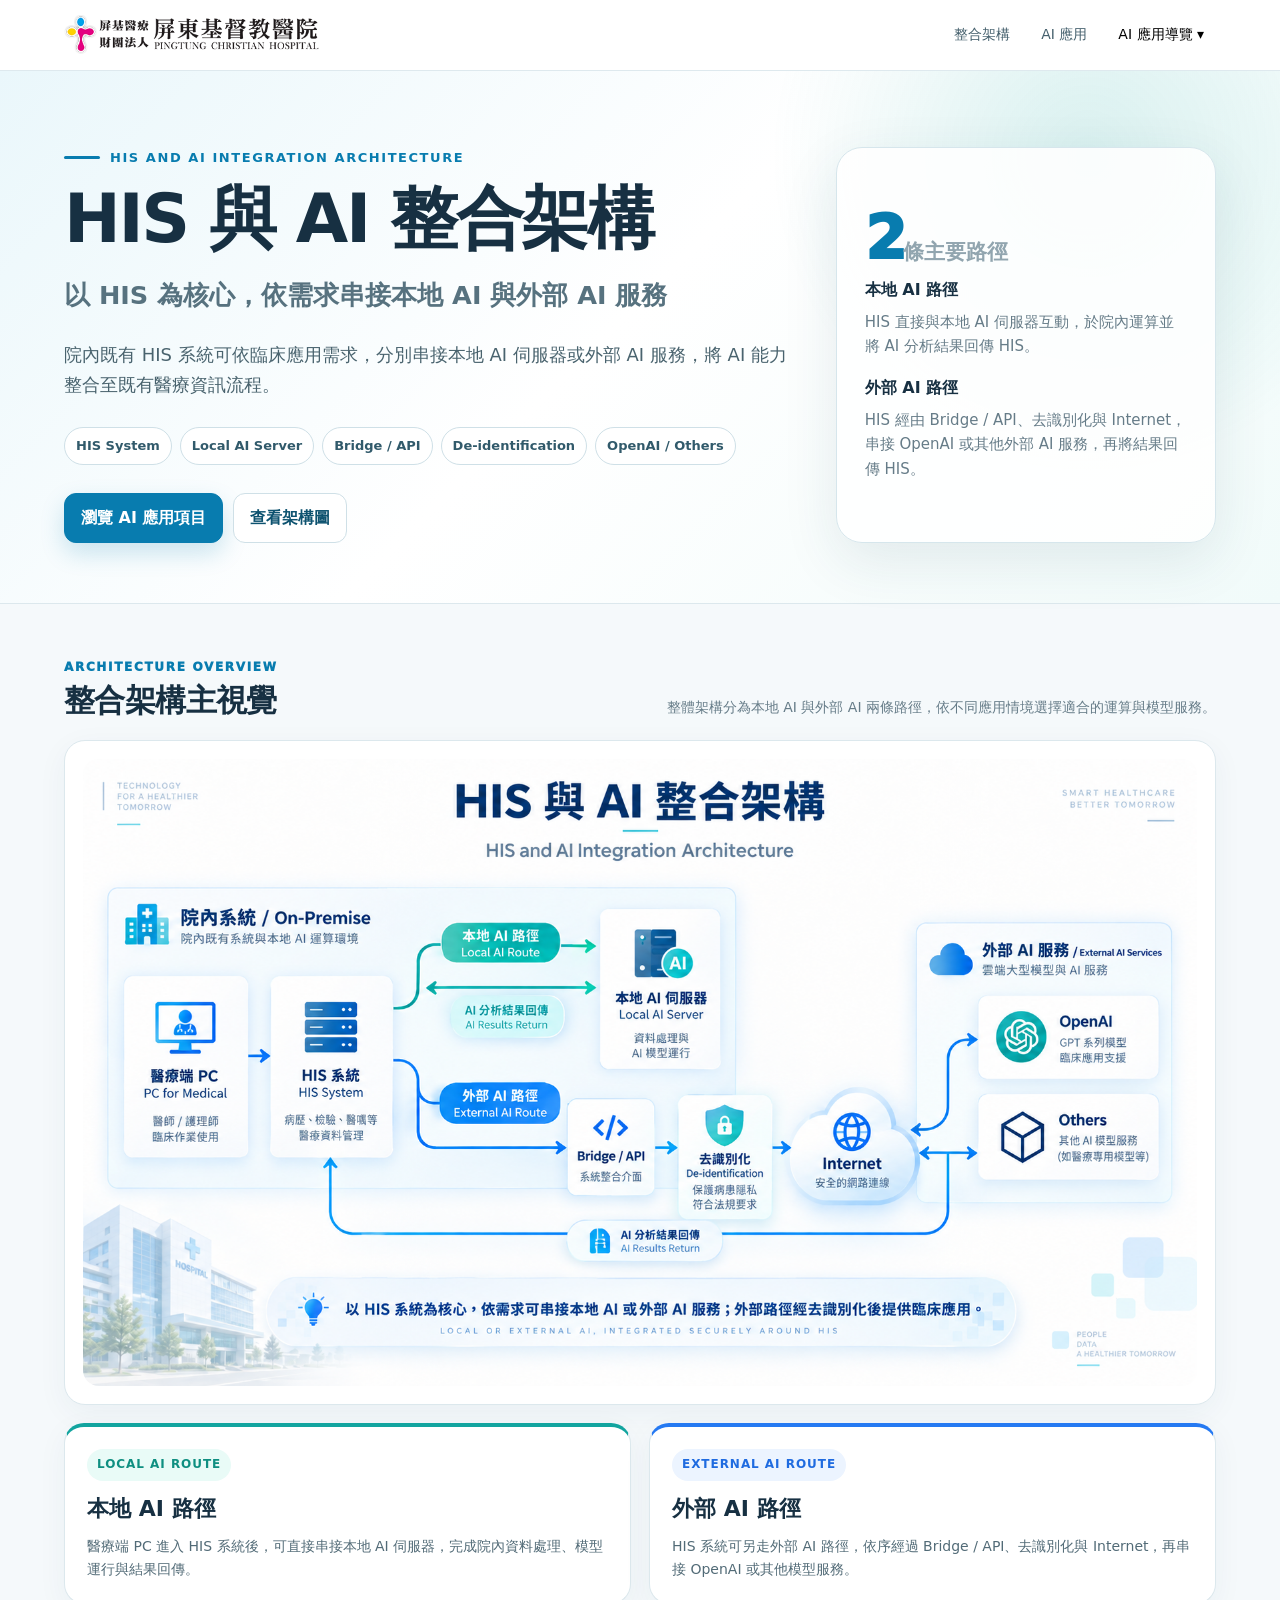
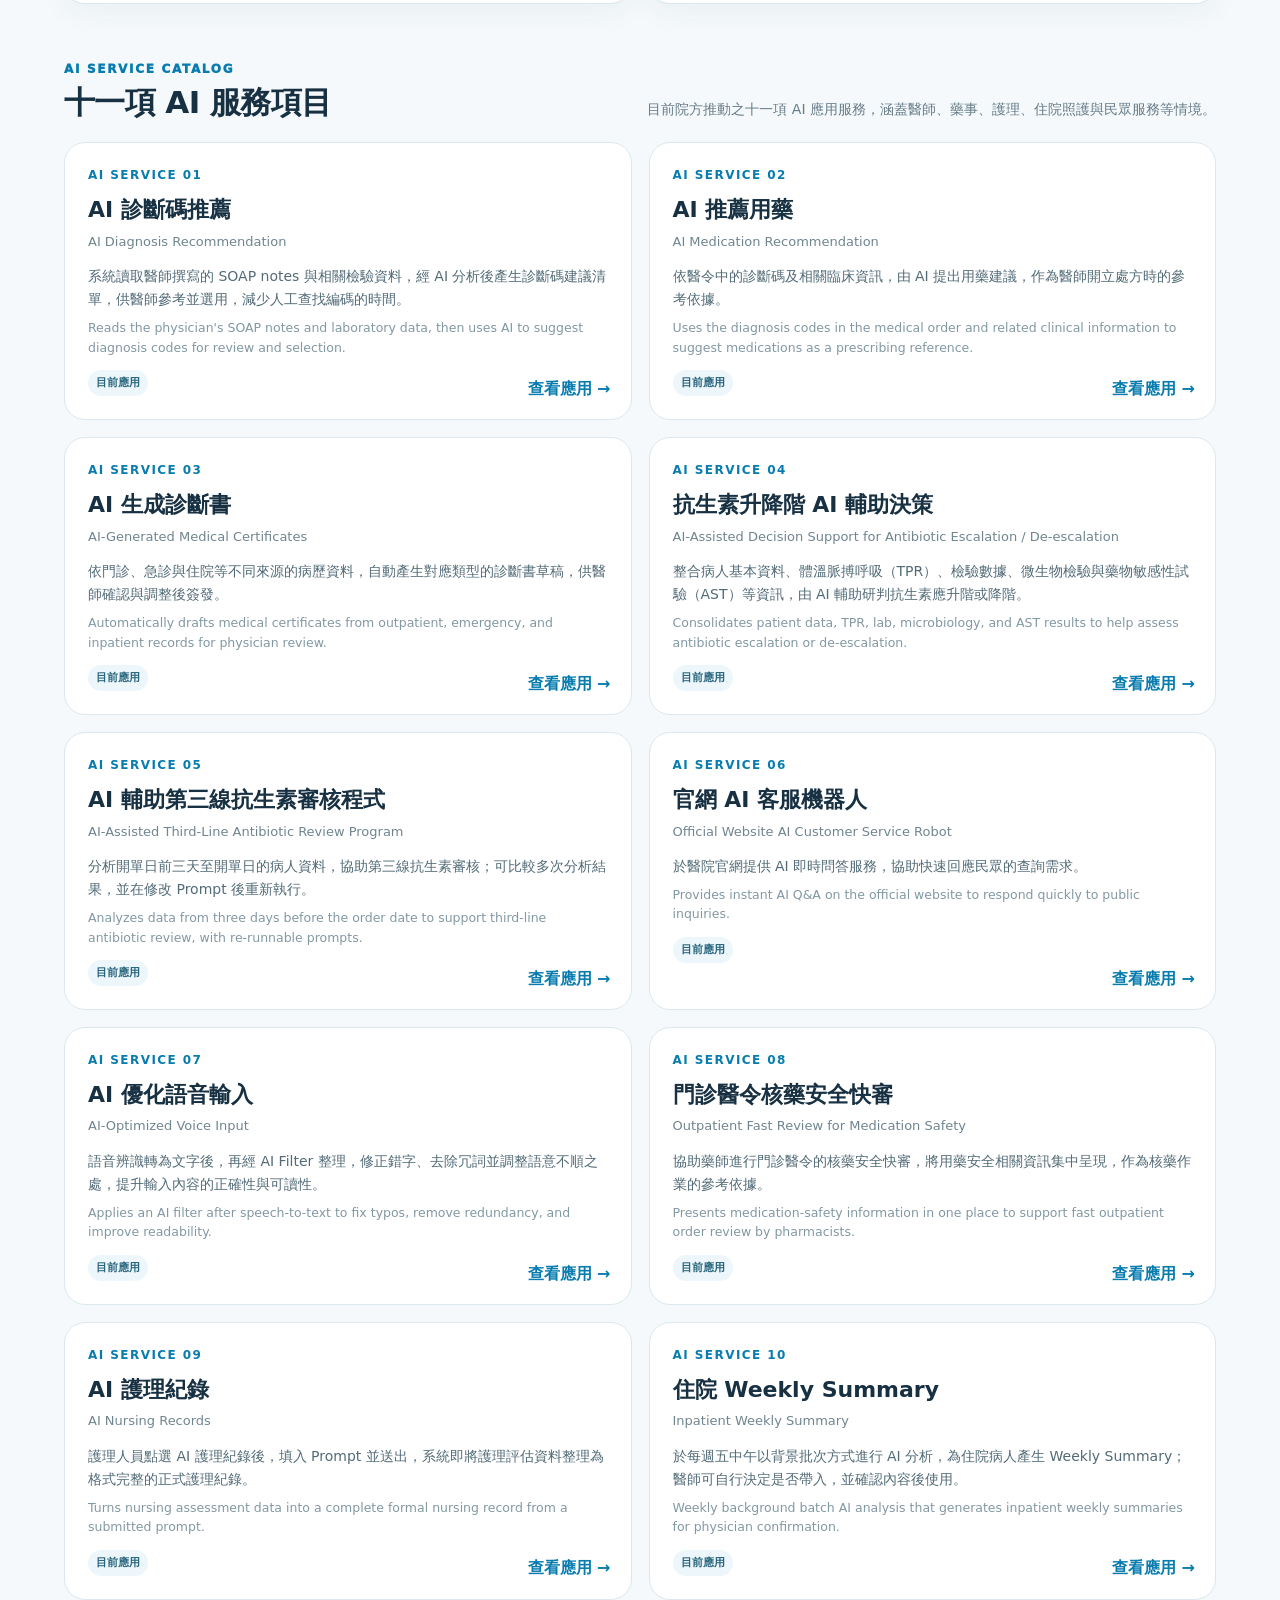
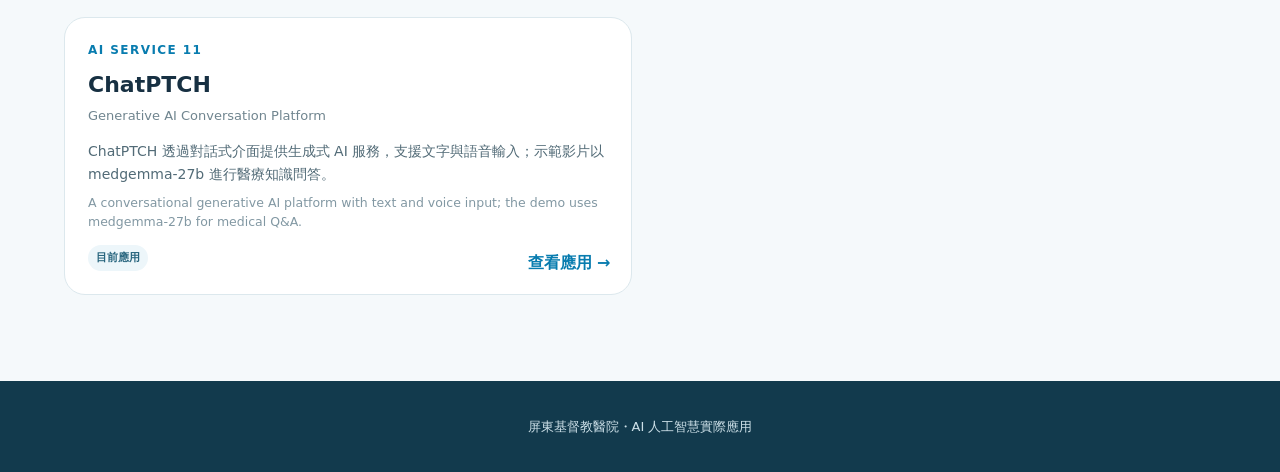
==== commit d879c386: "feat: 住院 Weekly Summary 應用狀態改為目前應用 該服務已上線，將首頁卡片與服務頁的狀態由「規劃中」改為「目前應用」， 並同步移除功能簡介中的「規劃」用語（中文與英文）。" ====
--- a/index.html
+++ b/index.html
@@ -91,7 +91,7 @@
       <a class="service-card" href="service-07.html"><div class="service-no">AI SERVICE 07</div><h3>AI 優化語音輸入</h3><div class="sub">AI-Optimized Voice Input</div><p>語音辨識轉為文字後，再經 AI Filter 整理，修正錯字、去除冗詞並調整語意不順之處，提升輸入內容的正確性與可讀性。</p><p class="en-desc">Applies an AI filter after speech-to-text to fix typos, remove redundancy, and improve readability.</p><span class="status">目前應用</span><span class="arrow">查看應用 →</span></a>
       <a class="service-card" href="service-08.html"><div class="service-no">AI SERVICE 08</div><h3>門診醫令核藥安全快審</h3><div class="sub">Outpatient Fast Review for Medication Safety</div><p>協助藥師進行門診醫令的核藥安全快審，將用藥安全相關資訊集中呈現，作為核藥作業的參考依據。</p><p class="en-desc">Presents medication-safety information in one place to support fast outpatient order review by pharmacists.</p><span class="status">目前應用</span><span class="arrow">查看應用 →</span></a>
       <a class="service-card" href="service-09.html"><div class="service-no">AI SERVICE 09</div><h3>AI 護理紀錄</h3><div class="sub">AI Nursing Records</div><p>護理人員點選 AI 護理紀錄後，填入 Prompt 並送出，系統即將護理評估資料整理為格式完整的正式護理紀錄。</p><p class="en-desc">Turns nursing assessment data into a complete formal nursing record from a submitted prompt.</p><span class="status">目前應用</span><span class="arrow">查看應用 →</span></a>
-      <a class="service-card" href="service-10.html"><div class="service-no">AI SERVICE 10</div><h3>住院 Weekly Summary</h3><div class="sub">Inpatient Weekly Summary</div><p>規劃於每週五中午以背景批次方式進行 AI 分析，為住院病人產生 Weekly Summary；醫師可自行決定是否帶入，並確認內容後使用。</p><p class="en-desc">Planned weekly background batch AI analysis to generate inpatient weekly summaries for physician confirmation.</p><span class="status planned">規劃中</span><span class="arrow">查看應用 →</span></a>
+      <a class="service-card" href="service-10.html"><div class="service-no">AI SERVICE 10</div><h3>住院 Weekly Summary</h3><div class="sub">Inpatient Weekly Summary</div><p>於每週五中午以背景批次方式進行 AI 分析，為住院病人產生 Weekly Summary；醫師可自行決定是否帶入，並確認內容後使用。</p><p class="en-desc">Weekly background batch AI analysis that generates inpatient weekly summaries for physician confirmation.</p><span class="status">目前應用</span><span class="arrow">查看應用 →</span></a>
 
       <a class="service-card" href="service-11.html"><div class="service-no">AI SERVICE 11</div><h3>ChatPTCH</h3><div class="sub">Generative AI Conversation Platform</div><p>ChatPTCH 透過對話式介面提供生成式 AI 服務，支援文字與語音輸入；示範影片以 medgemma-27b 進行醫療知識問答。</p><p class="en-desc">A conversational generative AI platform with text and voice input; the demo uses medgemma-27b for medical Q&A.</p><span class="status">目前應用</span><span class="arrow">查看應用 →</span></a>
     </div>
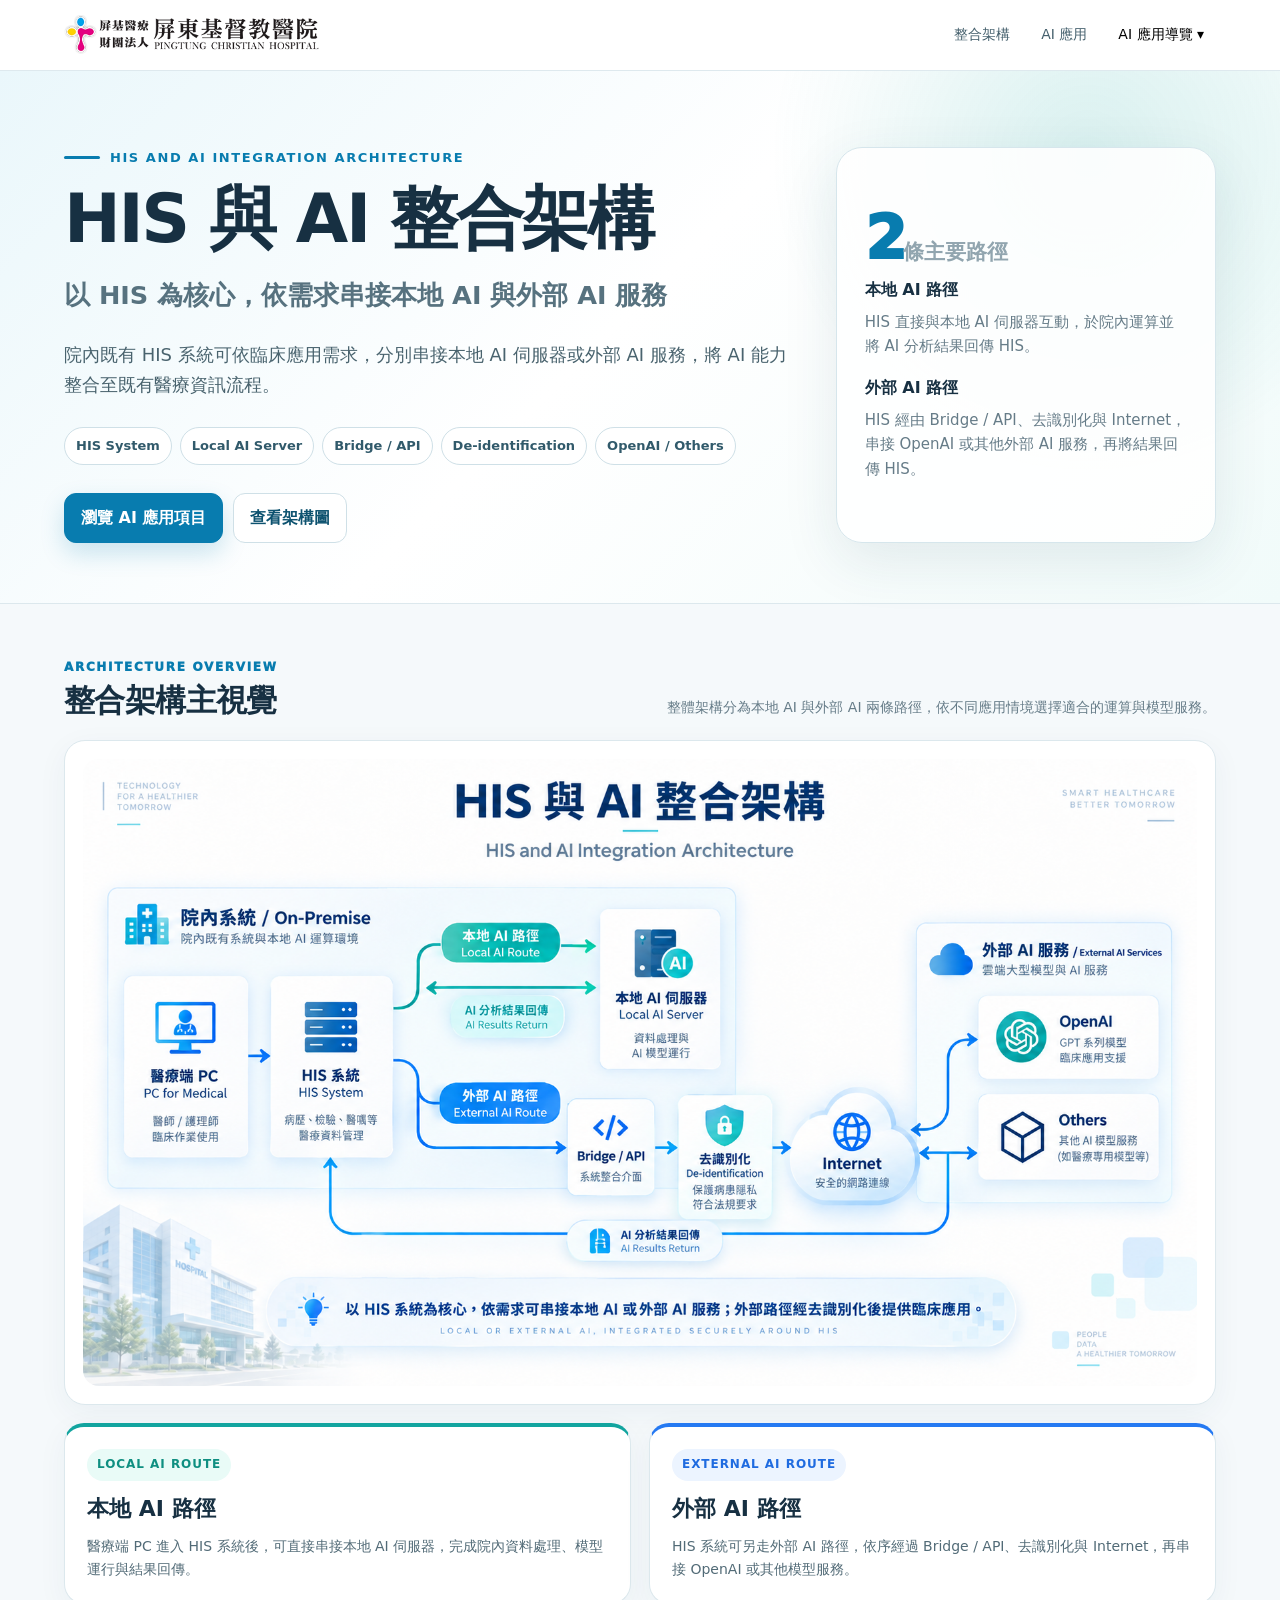
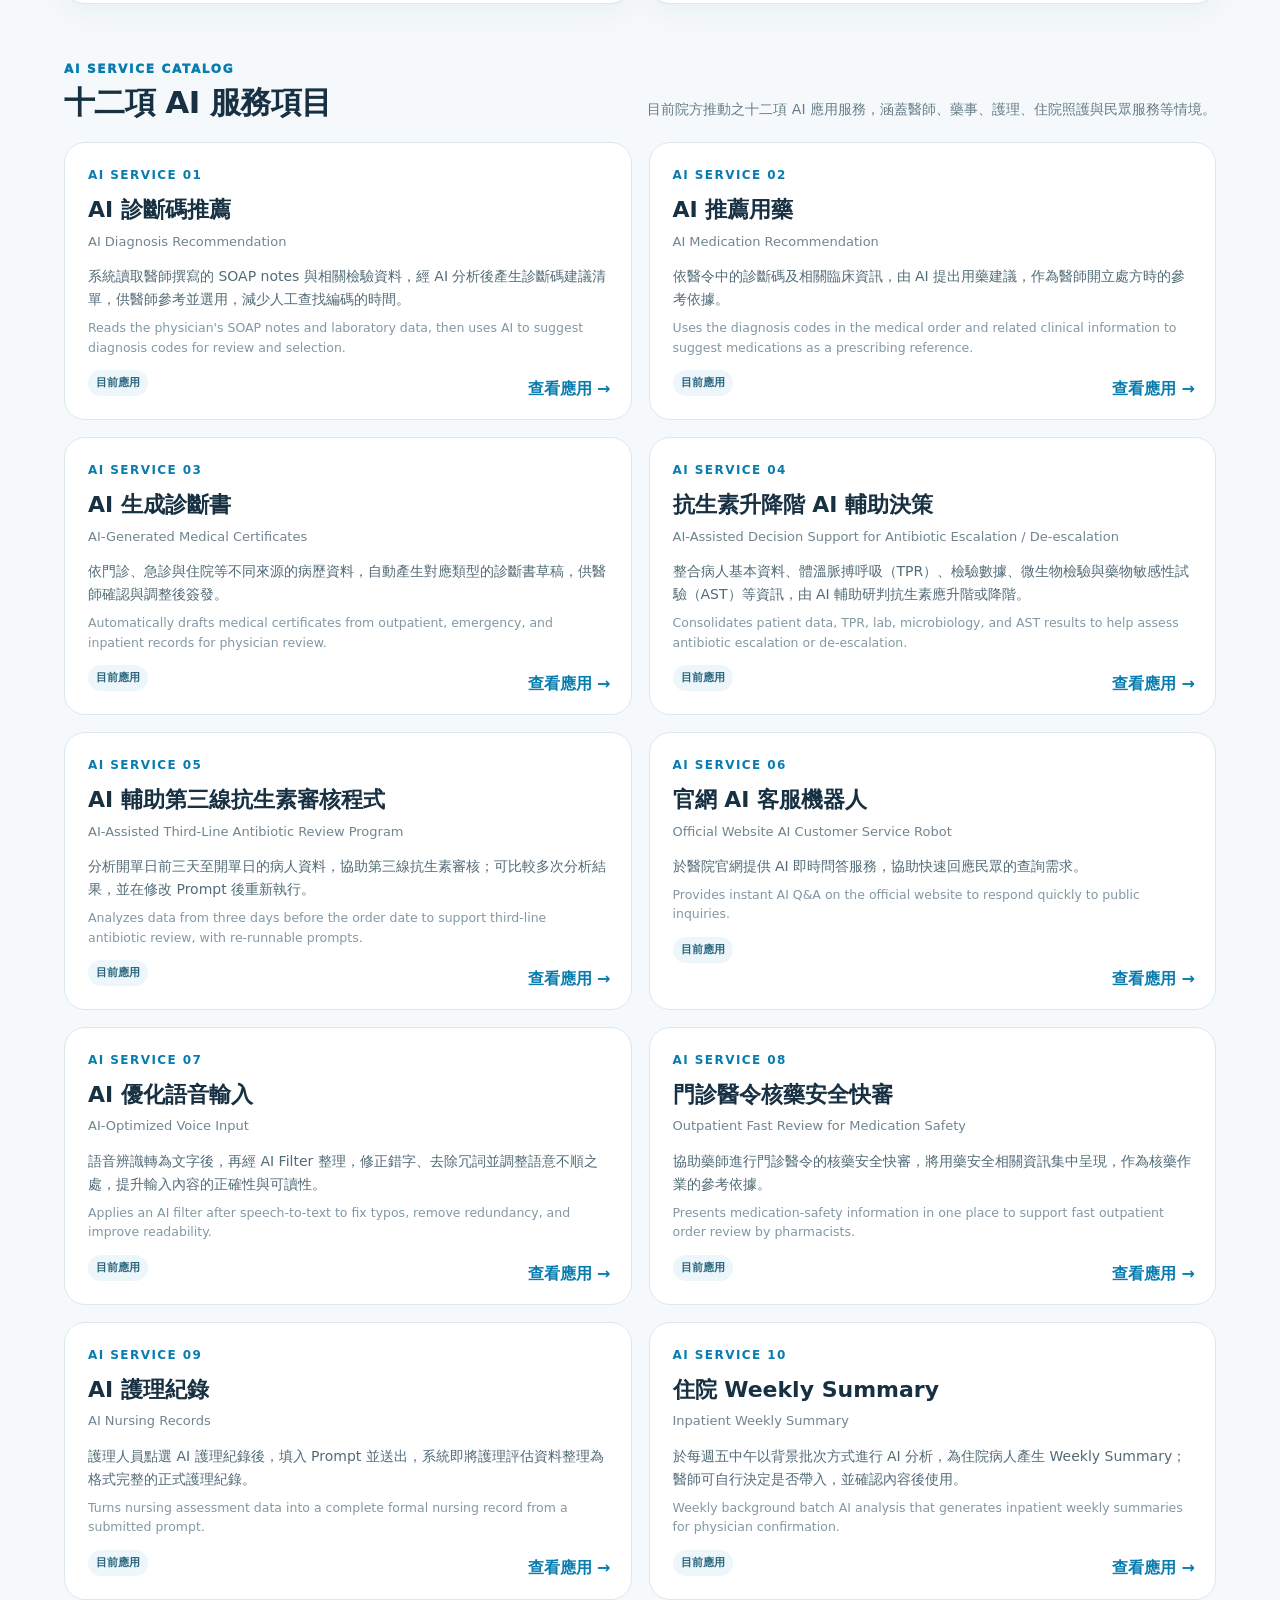
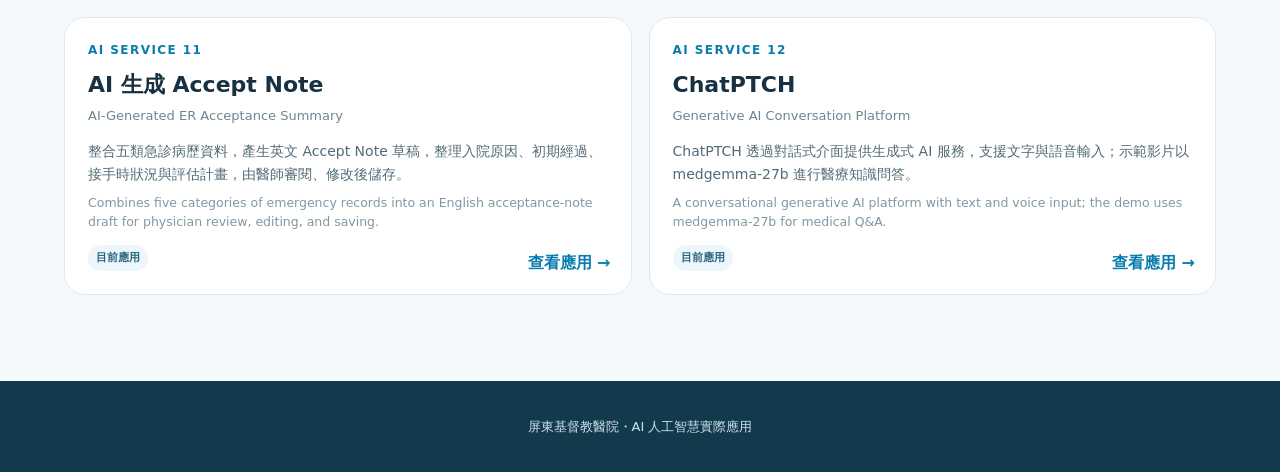
==== commit baca438f: "feat: 新增 Accept Note AI 應用與去識別操作截圖 將 AI 生成 Accept Note 排為第 11 項，ChatPTCH 後移為第 12 項，並同步更新首頁、導覽、序號與前後頁" ====
--- a/index.html
+++ b/index.html
@@ -4,7 +4,7 @@
   <meta charset="utf-8">
   <meta name="viewport" content="width=device-width,initial-scale=1">
   <title>AI 人工智慧在屏東基督教醫院的實際應用</title>
-  <link rel="stylesheet" href="assets/styles.css">
+  <link rel="stylesheet" href="assets/styles.css?v=2">
 </head>
 <body>
 <header class="topbar">
@@ -77,9 +77,9 @@
     <div class="section-head">
       <div>
         <div class="eyebrow">AI Service Catalog</div>
-        <h2 class="section-title">十一項 AI 服務項目</h2>
+        <h2 class="section-title">十二項 AI 服務項目</h2>
       </div>
-      <p class="section-desc">目前院方推動之十一項 AI 應用服務，涵蓋醫師、藥事、護理、住院照護與民眾服務等情境。</p>
+      <p class="section-desc">目前院方推動之十二項 AI 應用服務，涵蓋醫師、藥事、護理、住院照護與民眾服務等情境。</p>
     </div>
     <div class="service-grid">
       <a class="service-card" href="service-01.html"><div class="service-no">AI SERVICE 01</div><h3>AI 診斷碼推薦</h3><div class="sub">AI Diagnosis Recommendation</div><p>系統讀取醫師撰寫的 SOAP notes 與相關檢驗資料，經 AI 分析後產生診斷碼建議清單，供醫師參考並選用，減少人工查找編碼的時間。</p><p class="en-desc">Reads the physician's SOAP notes and laboratory data, then uses AI to suggest diagnosis codes for review and selection.</p><span class="status">目前應用</span><span class="arrow">查看應用 →</span></a>
@@ -93,14 +93,15 @@
       <a class="service-card" href="service-09.html"><div class="service-no">AI SERVICE 09</div><h3>AI 護理紀錄</h3><div class="sub">AI Nursing Records</div><p>護理人員點選 AI 護理紀錄後，填入 Prompt 並送出，系統即將護理評估資料整理為格式完整的正式護理紀錄。</p><p class="en-desc">Turns nursing assessment data into a complete formal nursing record from a submitted prompt.</p><span class="status">目前應用</span><span class="arrow">查看應用 →</span></a>
       <a class="service-card" href="service-10.html"><div class="service-no">AI SERVICE 10</div><h3>住院 Weekly Summary</h3><div class="sub">Inpatient Weekly Summary</div><p>於每週五中午以背景批次方式進行 AI 分析，為住院病人產生 Weekly Summary；醫師可自行決定是否帶入，並確認內容後使用。</p><p class="en-desc">Weekly background batch AI analysis that generates inpatient weekly summaries for physician confirmation.</p><span class="status">目前應用</span><span class="arrow">查看應用 →</span></a>
 
-      <a class="service-card" href="service-11.html"><div class="service-no">AI SERVICE 11</div><h3>ChatPTCH</h3><div class="sub">Generative AI Conversation Platform</div><p>ChatPTCH 透過對話式介面提供生成式 AI 服務，支援文字與語音輸入；示範影片以 medgemma-27b 進行醫療知識問答。</p><p class="en-desc">A conversational generative AI platform with text and voice input; the demo uses medgemma-27b for medical Q&A.</p><span class="status">目前應用</span><span class="arrow">查看應用 →</span></a>
+      <a class="service-card" href="service-11.html"><div class="service-no">AI SERVICE 11</div><h3>AI 生成 Accept Note</h3><div class="sub">AI-Generated ER Acceptance Summary</div><p>整合五類急診病歷資料，產生英文 Accept Note 草稿，整理入院原因、初期經過、接手時狀況與評估計畫，由醫師審閱、修改後儲存。</p><p class="en-desc">Combines five categories of emergency records into an English acceptance-note draft for physician review, editing, and saving.</p><span class="status">目前應用</span><span class="arrow">查看應用 →</span></a>
+      <a class="service-card" href="service-12.html"><div class="service-no">AI SERVICE 12</div><h3>ChatPTCH</h3><div class="sub">Generative AI Conversation Platform</div><p>ChatPTCH 透過對話式介面提供生成式 AI 服務，支援文字與語音輸入；示範影片以 medgemma-27b 進行醫療知識問答。</p><p class="en-desc">A conversational generative AI platform with text and voice input; the demo uses medgemma-27b for medical Q&A.</p><span class="status">目前應用</span><span class="arrow">查看應用 →</span></a>
     </div>
   </section>
 </main>
 
 <footer class="footer">屏東基督教醫院・AI 人工智慧實際應用</footer>
 <div class="lightbox" id="lightbox"><button class="close" aria-label="關閉">×</button><img id="lightboxImg" alt="放大畫面"></div>
-<div class="drawer" id="drawer"><div class="drawer-bg"></div><aside class="drawer-panel"><div class="drawer-header"><div><strong>AI 應用項目</strong><div style="color:#78909b;font-size:12px">AI Services</div></div><button id="closeDrawer" style="border:0;background:#edf4f7;border-radius:50%;width:38px;height:38px;cursor:pointer">×</button></div><div class="drawer-list"><a class="drawer-item drawer-home" href="index.html">← 回到首頁</a><a class="drawer-item" href="service-01.html"><b>01</b>　AI 診斷碼推薦</a><a class="drawer-item" href="service-02.html"><b>02</b>　AI 推薦用藥</a><a class="drawer-item" href="service-03.html"><b>03</b>　AI 生成診斷書</a><a class="drawer-item" href="service-04.html"><b>04</b>　抗生素升降階 AI 輔助決策</a><a class="drawer-item" href="service-05.html"><b>05</b>　AI 輔助第三線抗生素審核程式</a><a class="drawer-item" href="service-06.html"><b>06</b>　官網 AI 客服機器人</a><a class="drawer-item" href="service-07.html"><b>07</b>　AI 優化語音輸入</a><a class="drawer-item" href="service-08.html"><b>08</b>　門診醫令核藥安全快審</a><a class="drawer-item" href="service-09.html"><b>09</b>　AI 護理紀錄</a><a class="drawer-item" href="service-10.html"><b>10</b>　住院 Weekly Summary</a><a class="drawer-item" href="service-11.html"><b>11</b>　ChatPTCH</a></div></aside></div>
+<div class="drawer" id="drawer"><div class="drawer-bg"></div><aside class="drawer-panel"><div class="drawer-header"><div><strong>AI 應用項目</strong><div style="color:#78909b;font-size:12px">AI Services</div></div><button id="closeDrawer" style="border:0;background:#edf4f7;border-radius:50%;width:38px;height:38px;cursor:pointer">×</button></div><div class="drawer-list"><a class="drawer-item drawer-home" href="index.html">← 回到首頁</a><a class="drawer-item" href="service-01.html"><b>01</b>　AI 診斷碼推薦</a><a class="drawer-item" href="service-02.html"><b>02</b>　AI 推薦用藥</a><a class="drawer-item" href="service-03.html"><b>03</b>　AI 生成診斷書</a><a class="drawer-item" href="service-04.html"><b>04</b>　抗生素升降階 AI 輔助決策</a><a class="drawer-item" href="service-05.html"><b>05</b>　AI 輔助第三線抗生素審核程式</a><a class="drawer-item" href="service-06.html"><b>06</b>　官網 AI 客服機器人</a><a class="drawer-item" href="service-07.html"><b>07</b>　AI 優化語音輸入</a><a class="drawer-item" href="service-08.html"><b>08</b>　門診醫令核藥安全快審</a><a class="drawer-item" href="service-09.html"><b>09</b>　AI 護理紀錄</a><a class="drawer-item" href="service-10.html"><b>10</b>　住院 Weekly Summary</a><a class="drawer-item" href="service-11.html"><b>11</b>　AI 生成 Accept Note</a><a class="drawer-item" href="service-12.html"><b>12</b>　ChatPTCH</a></div></aside></div>
 <script src="assets/site.js"></script>
 </body>
 </html>
--- a/assets/styles.css
+++ b/assets/styles.css
@@ -32,3 +32,11 @@
 
 .video-card-live{display:block;min-height:0;padding:18px;background:white;border-style:solid}
 .video-card-live video{display:block;width:100%;max-height:680px;border-radius:14px;background:#0d2530}
+
+.video-frame{background:white;border:1px solid var(--line);border-radius:22px;padding:18px;box-shadow:0 8px 32px rgba(17,67,90,.06)}
+.video-embed{position:relative;width:100%;height:0;padding-bottom:56.25%;border-radius:16px;overflow:hidden;background:#0d2530}
+.video-embed iframe{position:absolute;top:0;left:0;width:100%;height:100%;border:0;display:block}
+.video-note{margin:14px 0 0;font-size:13px;color:var(--muted)}
+.video-note a{color:var(--brand);font-weight:850}
+.video-note a:hover{text-decoration:underline}
+@media(max-width:650px){.video-frame{padding:12px}}
